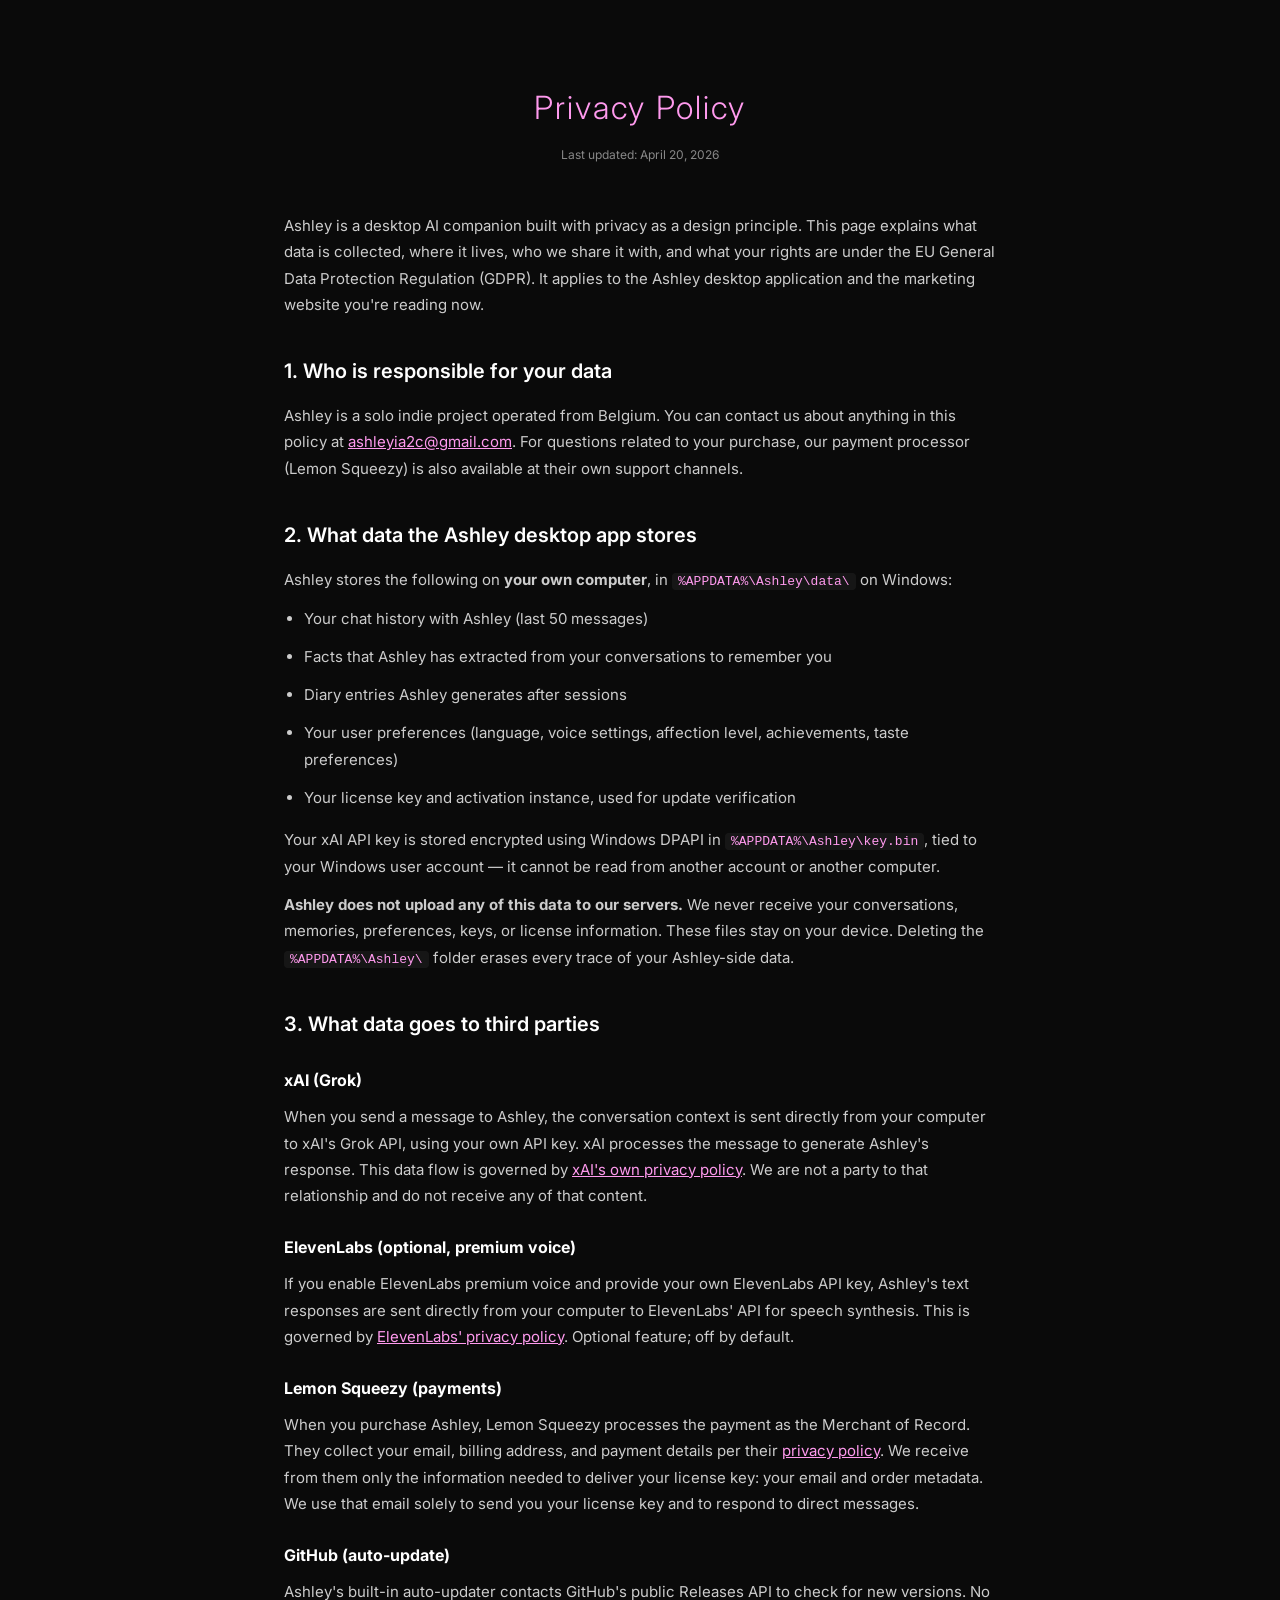
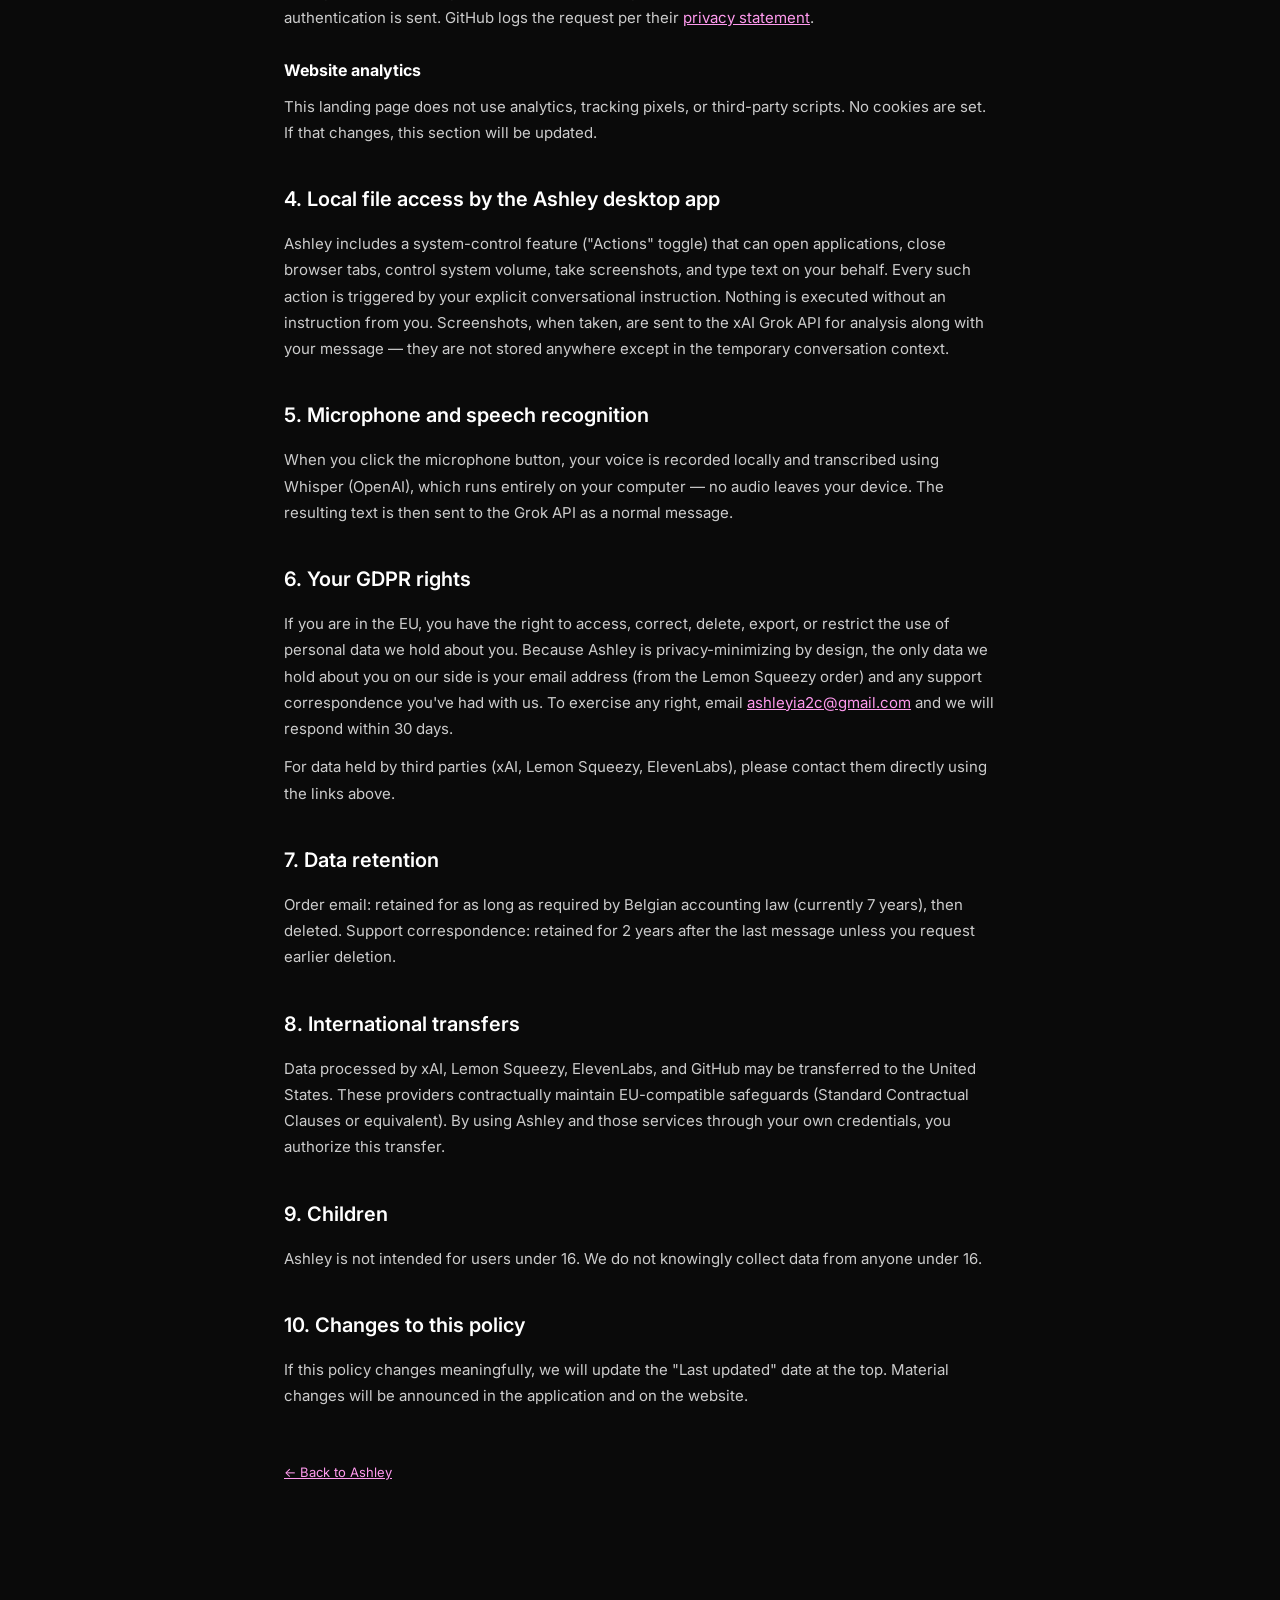
==== privacy.html @ 7ecac580 "Initial landing page (EN/ES/FR + privacy + terms)" ====
<!DOCTYPE html>
<html lang="en">
<head>
  <meta charset="UTF-8">
  <meta name="viewport" content="width=device-width, initial-scale=1.0">
  <title>Privacy Policy — Ashley</title>
  <meta name="robots" content="noindex">
  <link rel="icon" href="assets/favicon.ico">
  <link rel="preconnect" href="https://fonts.googleapis.com">
  <link rel="preconnect" href="https://fonts.gstatic.com" crossorigin>
  <link href="https://fonts.googleapis.com/css2?family=Inter:wght@300;400;500;600;700&display=swap" rel="stylesheet">
  <link rel="stylesheet" href="styles.css">
  <style>
    .legal-page {
      max-width: 760px;
      margin: 0 auto;
      padding: 80px 24px 120px;
      color: var(--text-dim);
      line-height: 1.75;
      font-size: 15px;
    }
    .legal-page h1 {
      font-size: 32px;
      font-weight: 300;
      letter-spacing: 2px;
      color: var(--accent);
      text-align: center;
      margin-bottom: 8px;
    }
    .legal-page .updated {
      text-align: center;
      font-size: 12px;
      color: var(--text-muted);
      margin-bottom: 48px;
    }
    .legal-page h2 {
      font-size: 20px;
      color: var(--text-primary);
      margin-top: 36px;
      margin-bottom: 14px;
      font-weight: 600;
    }
    .legal-page h3 {
      font-size: 16px;
      color: var(--text-primary);
      margin-top: 24px;
      margin-bottom: 10px;
    }
    .legal-page p, .legal-page li {
      margin-bottom: 12px;
    }
    .legal-page ul {
      margin-left: 20px;
      margin-bottom: 16px;
    }
    .legal-page code {
      background: rgba(255, 255, 255, 0.05);
      padding: 1px 6px;
      border-radius: 4px;
      font-family: 'JetBrains Mono', monospace;
      font-size: 13px;
      color: var(--accent);
    }
    .legal-page a {
      color: var(--accent);
      text-decoration: underline;
    }
    .back-link {
      display: inline-block;
      margin-top: 40px;
      font-size: 13px;
      color: var(--text-muted);
    }
    .back-link:hover {
      color: var(--accent);
    }
  </style>
</head>
<body>

  <section class="legal-page">
    <h1>Privacy Policy</h1>
    <p class="updated">Last updated: April 20, 2026</p>

    <p>
      Ashley is a desktop AI companion built with privacy as a design principle. This page explains what data is collected, where it lives, who we share it with, and what your rights are under the EU General Data Protection Regulation (GDPR). It applies to the Ashley desktop application and the marketing website you're reading now.
    </p>

    <h2>1. Who is responsible for your data</h2>
    <p>
      Ashley is a solo indie project operated from Belgium. You can contact us about anything in this policy at <a href="mailto:ashleyia2c@gmail.com">ashleyia2c@gmail.com</a>. For questions related to your purchase, our payment processor (Lemon Squeezy) is also available at their own support channels.
    </p>

    <h2>2. What data the Ashley desktop app stores</h2>
    <p>
      Ashley stores the following on <strong>your own computer</strong>, in <code>%APPDATA%\Ashley\data\</code> on Windows:
    </p>
    <ul>
      <li>Your chat history with Ashley (last 50 messages)</li>
      <li>Facts that Ashley has extracted from your conversations to remember you</li>
      <li>Diary entries Ashley generates after sessions</li>
      <li>Your user preferences (language, voice settings, affection level, achievements, taste preferences)</li>
      <li>Your license key and activation instance, used for update verification</li>
    </ul>
    <p>
      Your xAI API key is stored encrypted using Windows DPAPI in <code>%APPDATA%\Ashley\key.bin</code>, tied to your Windows user account — it cannot be read from another account or another computer.
    </p>
    <p>
      <strong>Ashley does not upload any of this data to our servers.</strong> We never receive your conversations, memories, preferences, keys, or license information. These files stay on your device. Deleting the <code>%APPDATA%\Ashley\</code> folder erases every trace of your Ashley-side data.
    </p>

    <h2>3. What data goes to third parties</h2>
    <h3>xAI (Grok)</h3>
    <p>
      When you send a message to Ashley, the conversation context is sent directly from your computer to xAI's Grok API, using your own API key. xAI processes the message to generate Ashley's response. This data flow is governed by <a href="https://x.ai/legal/privacy-policy" target="_blank" rel="noopener">xAI's own privacy policy</a>. We are not a party to that relationship and do not receive any of that content.
    </p>

    <h3>ElevenLabs (optional, premium voice)</h3>
    <p>
      If you enable ElevenLabs premium voice and provide your own ElevenLabs API key, Ashley's text responses are sent directly from your computer to ElevenLabs' API for speech synthesis. This is governed by <a href="https://elevenlabs.io/privacy-policy" target="_blank" rel="noopener">ElevenLabs' privacy policy</a>. Optional feature; off by default.
    </p>

    <h3>Lemon Squeezy (payments)</h3>
    <p>
      When you purchase Ashley, Lemon Squeezy processes the payment as the Merchant of Record. They collect your email, billing address, and payment details per their <a href="https://www.lemonsqueezy.com/privacy" target="_blank" rel="noopener">privacy policy</a>. We receive from them only the information needed to deliver your license key: your email and order metadata. We use that email solely to send you your license key and to respond to direct messages.
    </p>

    <h3>GitHub (auto-update)</h3>
    <p>
      Ashley's built-in auto-updater contacts GitHub's public Releases API to check for new versions. No authentication is sent. GitHub logs the request per their <a href="https://docs.github.com/en/site-policy/privacy-policies/github-general-privacy-statement" target="_blank" rel="noopener">privacy statement</a>.
    </p>

    <h3>Website analytics</h3>
    <p>
      This landing page does not use analytics, tracking pixels, or third-party scripts. No cookies are set. If that changes, this section will be updated.
    </p>

    <h2>4. Local file access by the Ashley desktop app</h2>
    <p>
      Ashley includes a system-control feature ("Actions" toggle) that can open applications, close browser tabs, control system volume, take screenshots, and type text on your behalf. Every such action is triggered by your explicit conversational instruction. Nothing is executed without an instruction from you. Screenshots, when taken, are sent to the xAI Grok API for analysis along with your message — they are not stored anywhere except in the temporary conversation context.
    </p>

    <h2>5. Microphone and speech recognition</h2>
    <p>
      When you click the microphone button, your voice is recorded locally and transcribed using Whisper (OpenAI), which runs entirely on your computer — no audio leaves your device. The resulting text is then sent to the Grok API as a normal message.
    </p>

    <h2>6. Your GDPR rights</h2>
    <p>
      If you are in the EU, you have the right to access, correct, delete, export, or restrict the use of personal data we hold about you. Because Ashley is privacy-minimizing by design, the only data we hold about you on our side is your email address (from the Lemon Squeezy order) and any support correspondence you've had with us. To exercise any right, email <a href="mailto:ashleyia2c@gmail.com">ashleyia2c@gmail.com</a> and we will respond within 30 days.
    </p>
    <p>
      For data held by third parties (xAI, Lemon Squeezy, ElevenLabs), please contact them directly using the links above.
    </p>

    <h2>7. Data retention</h2>
    <p>
      Order email: retained for as long as required by Belgian accounting law (currently 7 years), then deleted. Support correspondence: retained for 2 years after the last message unless you request earlier deletion.
    </p>

    <h2>8. International transfers</h2>
    <p>
      Data processed by xAI, Lemon Squeezy, ElevenLabs, and GitHub may be transferred to the United States. These providers contractually maintain EU-compatible safeguards (Standard Contractual Clauses or equivalent). By using Ashley and those services through your own credentials, you authorize this transfer.
    </p>

    <h2>9. Children</h2>
    <p>
      Ashley is not intended for users under 16. We do not knowingly collect data from anyone under 16.
    </p>

    <h2>10. Changes to this policy</h2>
    <p>
      If this policy changes meaningfully, we will update the "Last updated" date at the top. Material changes will be announced in the application and on the website.
    </p>

    <a href="index.html" class="back-link">← Back to Ashley</a>
  </section>

</body>
</html>
---- styles.css ----
/* ════════════════════════════════════════════════════════════════════════
   Ashley IA — Landing page styles
   Dark theme · pink/purple accents · matches the desktop app aesthetic.
   ════════════════════════════════════════════════════════════════════════ */

:root {
  --bg-app:        #0a0a0a;
  --bg-section:    #0f0f0f;
  --bg-card:       rgba(255, 255, 255, 0.025);
  --bg-card-hover: rgba(255, 154, 238, 0.05);
  --border-card:   rgba(255, 255, 255, 0.07);
  --border-hover:  rgba(255, 154, 238, 0.35);
  --text-primary:  #ffffff;
  --text-dim:      #cccccc;
  --text-muted:    #888888;
  --text-faint:    #555555;
  --accent:        #ff9aee;
  --accent-hover:  #ffb8f5;
  --accent-soft:   rgba(255, 154, 238, 0.3);
  --accent-glow:   rgba(255, 154, 238, 0.4);
  --radius-sm:     8px;
  --radius-md:     12px;
  --radius-lg:     20px;
  --radius-pill:   99px;
  --shadow-glow:   0 0 40px rgba(255, 154, 238, 0.25);
  --shadow-card:   0 8px 30px rgba(0, 0, 0, 0.4);
  --shadow-hover:  0 12px 50px rgba(255, 154, 238, 0.15);
  --transition:    all 0.25s ease;
  --max-width:     1100px;
}

* {
  box-sizing: border-box;
  margin: 0;
  padding: 0;
}

html {
  scroll-behavior: smooth;
}

body {
  background: var(--bg-app);
  color: var(--text-primary);
  font-family: 'Inter', -apple-system, BlinkMacSystemFont, 'Segoe UI', sans-serif;
  line-height: 1.6;
  overflow-x: hidden;
  min-height: 100vh;
}

::selection {
  background: var(--accent);
  color: #000;
}

/* ── Language switcher ──────────────────────────────────────────────── */

.lang-switch {
  position: fixed;
  top: 16px;
  right: 16px;
  z-index: 100;
  display: flex;
  gap: 4px;
  background: rgba(10, 10, 10, 0.7);
  backdrop-filter: blur(12px);
  border: 1px solid var(--border-card);
  border-radius: var(--radius-pill);
  padding: 4px;
}

.lang-btn {
  background: transparent;
  border: none;
  color: var(--text-muted);
  padding: 6px 12px;
  border-radius: var(--radius-pill);
  font-family: inherit;
  font-size: 11px;
  font-weight: 600;
  letter-spacing: 0.5px;
  cursor: pointer;
  transition: var(--transition);
}

.lang-btn:hover {
  color: var(--accent);
}

.lang-btn.active {
  background: var(--accent);
  color: #000;
}

/* ── Hero ───────────────────────────────────────────────────────────── */

.hero {
  position: relative;
  min-height: 100vh;
  display: flex;
  align-items: center;
  justify-content: center;
  text-align: center;
  padding: 120px 24px 80px;
  overflow: hidden;
  background: radial-gradient(
    ellipse at center,
    rgba(255, 154, 238, 0.08) 0%,
    rgba(10, 10, 10, 1) 70%
  );
}

.stars {
  position: absolute;
  inset: 0;
  background-image:
    radial-gradient(2px 2px at 20% 30%, rgba(255, 154, 238, 0.4), transparent),
    radial-gradient(1px 1px at 60% 70%, rgba(255, 255, 255, 0.3), transparent),
    radial-gradient(1.5px 1.5px at 40% 50%, rgba(255, 154, 238, 0.3), transparent),
    radial-gradient(1px 1px at 80% 20%, rgba(255, 255, 255, 0.3), transparent),
    radial-gradient(2px 2px at 15% 80%, rgba(255, 154, 238, 0.3), transparent),
    radial-gradient(1px 1px at 90% 60%, rgba(255, 255, 255, 0.3), transparent);
  background-size: 800px 800px;
  opacity: 0.6;
  animation: drift 120s linear infinite;
  pointer-events: none;
}

@keyframes drift {
  from { transform: translateY(0); }
  to   { transform: translateY(-800px); }
}

.hero-content {
  position: relative;
  z-index: 1;
  max-width: 720px;
  display: flex;
  flex-direction: column;
  align-items: center;
  gap: 20px;
}

.hero-portrait {
  width: 160px;
  height: 160px;
  border-radius: 50%;
  object-fit: cover;
  border: 3px solid var(--accent-soft);
  box-shadow: var(--shadow-glow);
  animation: float 6s ease-in-out infinite;
}

@keyframes float {
  0%, 100% { transform: translateY(0); }
  50%      { transform: translateY(-8px); }
}

.hero-title {
  font-size: clamp(40px, 7vw, 72px);
  font-weight: 300;
  letter-spacing: 4px;
  color: var(--accent);
  text-shadow: 0 0 30px rgba(255, 154, 238, 0.4);
  margin-top: 8px;
}

.hero-subtitle {
  font-size: clamp(16px, 2vw, 20px);
  color: var(--text-dim);
  font-weight: 400;
  max-width: 560px;
}

.hero-tagline {
  font-size: clamp(14px, 1.6vw, 16px);
  color: var(--text-muted);
  font-style: italic;
  max-width: 520px;
}

.hero-footnote {
  font-size: 13px;
  color: var(--text-muted);
  margin-top: 8px;
}

/* ── Buttons ────────────────────────────────────────────────────────── */

.btn-primary {
  display: inline-block;
  background: var(--accent);
  color: #000;
  font-weight: 700;
  font-size: 16px;
  padding: 14px 32px;
  border-radius: var(--radius-md);
  text-decoration: none;
  transition: var(--transition);
  border: none;
  cursor: pointer;
  letter-spacing: 0.3px;
  box-shadow: 0 4px 20px rgba(255, 154, 238, 0.3);
}

.btn-primary:hover {
  background: var(--accent-hover);
  transform: translateY(-2px);
  box-shadow: 0 8px 30px rgba(255, 154, 238, 0.5);
}

.btn-primary:active {
  transform: translateY(0);
}

.btn-full {
  display: block;
  width: 100%;
  text-align: center;
  padding: 16px;
  font-size: 17px;
}

/* ── Section wrapper ────────────────────────────────────────────────── */

.section {
  max-width: var(--max-width);
  margin: 0 auto;
  padding: 100px 24px;
}

.section-title {
  font-size: clamp(28px, 4vw, 40px);
  font-weight: 600;
  text-align: center;
  margin-bottom: 16px;
  color: var(--text-primary);
  letter-spacing: -0.5px;
}

.section-sub {
  text-align: center;
  color: var(--text-muted);
  font-size: 15px;
  margin-bottom: 48px;
}

/* ── Video section ──────────────────────────────────────────────────── */

.video-wrap {
  max-width: 880px;
  margin: 0 auto;
  aspect-ratio: 16 / 9;
  border-radius: var(--radius-lg);
  overflow: hidden;
  border: 1px solid var(--border-card);
  box-shadow: var(--shadow-card);
  background: #050505;
}

.video-wrap iframe {
  width: 100%;
  height: 100%;
  border: 0;
}

.video-placeholder {
  width: 100%;
  height: 100%;
  display: flex;
  align-items: center;
  justify-content: center;
  background:
    radial-gradient(ellipse at center, rgba(255, 154, 238, 0.1) 0%, transparent 70%),
    linear-gradient(135deg, #0a0a0a, #1a0a1a);
}

.video-placeholder-inner {
  display: flex;
  flex-direction: column;
  align-items: center;
  gap: 16px;
  color: var(--text-muted);
  font-size: 14px;
}

.play-icon {
  width: 80px;
  height: 80px;
  border-radius: 50%;
  background: rgba(255, 154, 238, 0.15);
  border: 2px solid var(--accent-soft);
  display: flex;
  align-items: center;
  justify-content: center;
  font-size: 28px;
  color: var(--accent);
  padding-left: 6px;
  animation: pulse 3s ease-in-out infinite;
}

@keyframes pulse {
  0%, 100% { box-shadow: 0 0 0 0 rgba(255, 154, 238, 0.3); }
  50%      { box-shadow: 0 0 0 20px rgba(255, 154, 238, 0); }
}

/* ── Features grid ──────────────────────────────────────────────────── */

.features-grid {
  display: grid;
  grid-template-columns: repeat(auto-fit, minmax(240px, 1fr));
  gap: 20px;
}

.feature-card,
.why-card {
  background: var(--bg-card);
  border: 1px solid var(--border-card);
  border-radius: var(--radius-lg);
  padding: 28px 24px;
  transition: var(--transition);
}

.feature-card:hover,
.why-card:hover {
  background: var(--bg-card-hover);
  border-color: var(--border-hover);
  transform: translateY(-3px);
  box-shadow: var(--shadow-hover);
}

.feature-icon,
.why-icon {
  font-size: 34px;
  margin-bottom: 14px;
  line-height: 1;
}

.feature-title,
.why-sub-title {
  font-size: 17px;
  font-weight: 600;
  color: var(--text-primary);
  margin-bottom: 8px;
}

.feature-desc,
.why-desc {
  font-size: 14px;
  color: var(--text-dim);
  line-height: 1.6;
}

/* ── Why section ────────────────────────────────────────────────────── */

.why-grid {
  display: grid;
  grid-template-columns: repeat(auto-fit, minmax(260px, 1fr));
  gap: 20px;
}

/* ── Pricing ────────────────────────────────────────────────────────── */

.pricing-section {
  background: linear-gradient(
    180deg,
    transparent 0%,
    rgba(255, 154, 238, 0.03) 50%,
    transparent 100%
  );
}

.price-card {
  max-width: 520px;
  margin: 0 auto;
  background: linear-gradient(
    135deg,
    rgba(255, 154, 238, 0.06) 0%,
    rgba(255, 154, 238, 0.02) 100%
  );
  border: 1px solid var(--accent-soft);
  border-radius: var(--radius-lg);
  padding: 40px 36px;
  box-shadow:
    var(--shadow-card),
    0 0 80px rgba(255, 154, 238, 0.1);
}

.price-header {
  display: flex;
  gap: 20px;
  align-items: center;
  margin-bottom: 28px;
  padding-bottom: 28px;
  border-bottom: 1px solid var(--border-card);
}

.price-avatar {
  width: 80px;
  height: 80px;
  border-radius: 50%;
  object-fit: cover;
  border: 2px solid var(--accent-soft);
  flex-shrink: 0;
}

.price-name {
  font-size: 16px;
  color: var(--text-primary);
  font-weight: 500;
  margin-bottom: 6px;
}

.price-amount {
  font-size: 38px;
  font-weight: 700;
  color: var(--accent);
  line-height: 1;
  margin-bottom: 4px;
}

.price-note {
  font-size: 12px;
  color: var(--text-muted);
}

.price-features {
  list-style: none;
  margin-bottom: 28px;
}

.price-features li {
  padding: 8px 0;
  font-size: 14px;
  color: var(--text-dim);
  border-bottom: 1px solid rgba(255, 255, 255, 0.04);
}

.price-features li:last-child {
  border-bottom: none;
}

.price-secure {
  text-align: center;
  font-size: 12px;
  color: var(--text-muted);
  margin-top: 16px;
}

/* ── FAQ ────────────────────────────────────────────────────────────── */

.faq-list {
  max-width: 760px;
  margin: 0 auto;
  display: flex;
  flex-direction: column;
  gap: 12px;
}

.faq-item {
  background: var(--bg-card);
  border: 1px solid var(--border-card);
  border-radius: var(--radius-md);
  padding: 18px 22px;
  transition: var(--transition);
}

.faq-item[open] {
  background: var(--bg-card-hover);
  border-color: var(--border-hover);
}

.faq-item summary {
  cursor: pointer;
  font-size: 15px;
  font-weight: 500;
  color: var(--text-primary);
  list-style: none;
  position: relative;
  padding-right: 24px;
  user-select: none;
}

.faq-item summary::-webkit-details-marker {
  display: none;
}

.faq-item summary::after {
  content: '+';
  position: absolute;
  right: 0;
  top: 50%;
  transform: translateY(-50%);
  font-size: 22px;
  color: var(--accent);
  font-weight: 300;
  transition: transform 0.2s ease;
}

.faq-item[open] summary::after {
  content: '−';
}

.faq-item p {
  color: var(--text-dim);
  font-size: 14px;
  line-height: 1.7;
  margin-top: 14px;
  padding-top: 14px;
  border-top: 1px solid var(--border-card);
}

/* ── Footer ─────────────────────────────────────────────────────────── */

.footer {
  border-top: 1px solid var(--border-card);
  padding: 48px 24px;
  margin-top: 40px;
}

.footer-content {
  max-width: var(--max-width);
  margin: 0 auto;
  display: flex;
  flex-direction: column;
  align-items: center;
  gap: 20px;
  text-align: center;
}

.footer-brand {
  display: flex;
  gap: 10px;
  align-items: baseline;
}

.footer-brand strong {
  font-size: 18px;
  color: var(--accent);
  letter-spacing: 1px;
  font-weight: 500;
}

.footer-brand span {
  color: var(--text-muted);
  font-size: 13px;
}

.footer-links {
  display: flex;
  gap: 24px;
  flex-wrap: wrap;
  justify-content: center;
}

.footer-links a {
  color: var(--text-dim);
  font-size: 13px;
  text-decoration: none;
  transition: var(--transition);
}

.footer-links a:hover {
  color: var(--accent);
}

.footer-copy {
  font-size: 12px;
  color: var(--text-faint);
}

/* ── Responsive ─────────────────────────────────────────────────────── */

@media (max-width: 640px) {
  .section {
    padding: 60px 20px;
  }

  .hero {
    padding: 100px 20px 60px;
  }

  .hero-portrait {
    width: 130px;
    height: 130px;
  }

  .lang-switch {
    top: 12px;
    right: 12px;
  }

  .lang-btn {
    padding: 5px 10px;
    font-size: 10px;
  }

  .price-card {
    padding: 32px 24px;
  }

  .price-header {
    flex-direction: column;
    text-align: center;
    gap: 16px;
  }

  .btn-primary {
    padding: 13px 28px;
    font-size: 15px;
  }
}

/* ── Reduced motion ─────────────────────────────────────────────────── */

@media (prefers-reduced-motion: reduce) {
  *, *::before, *::after {
    animation-duration: 0.01ms !important;
    animation-iteration-count: 1 !important;
    transition-duration: 0.01ms !important;
  }
}
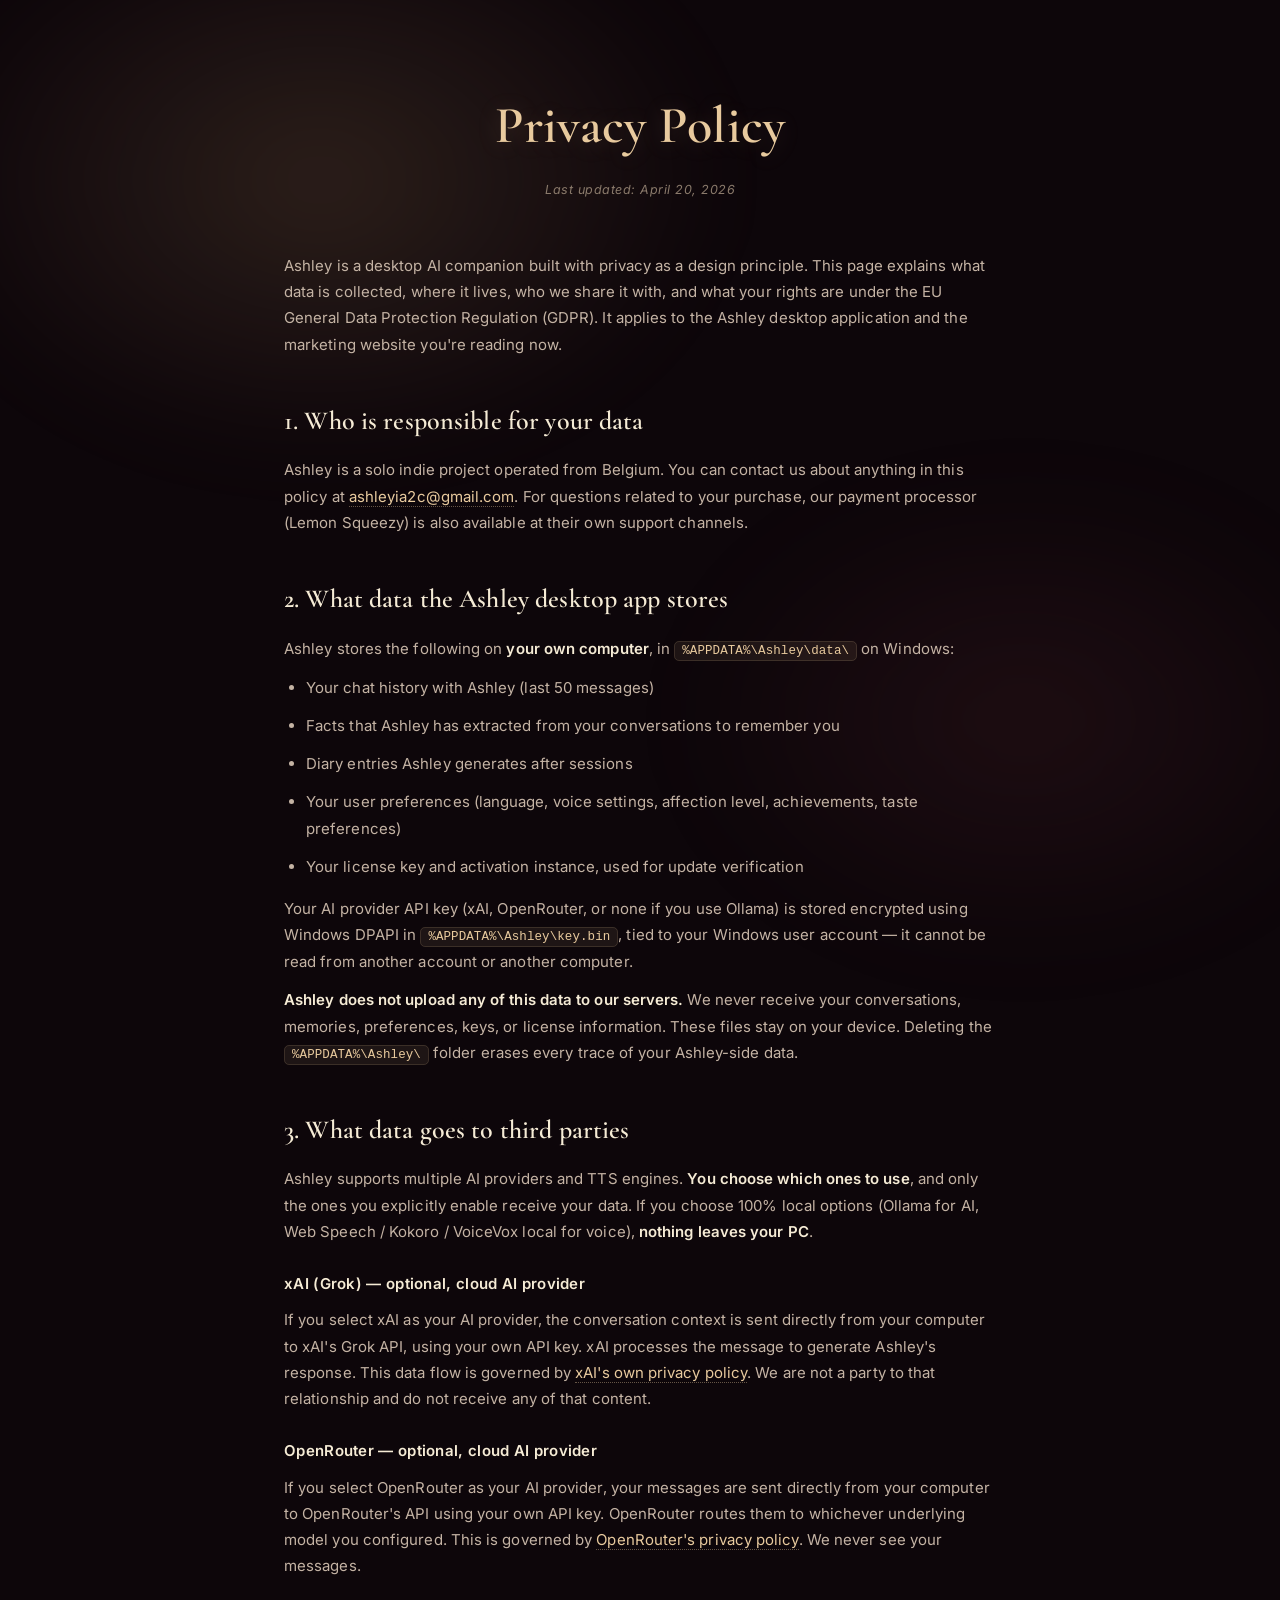
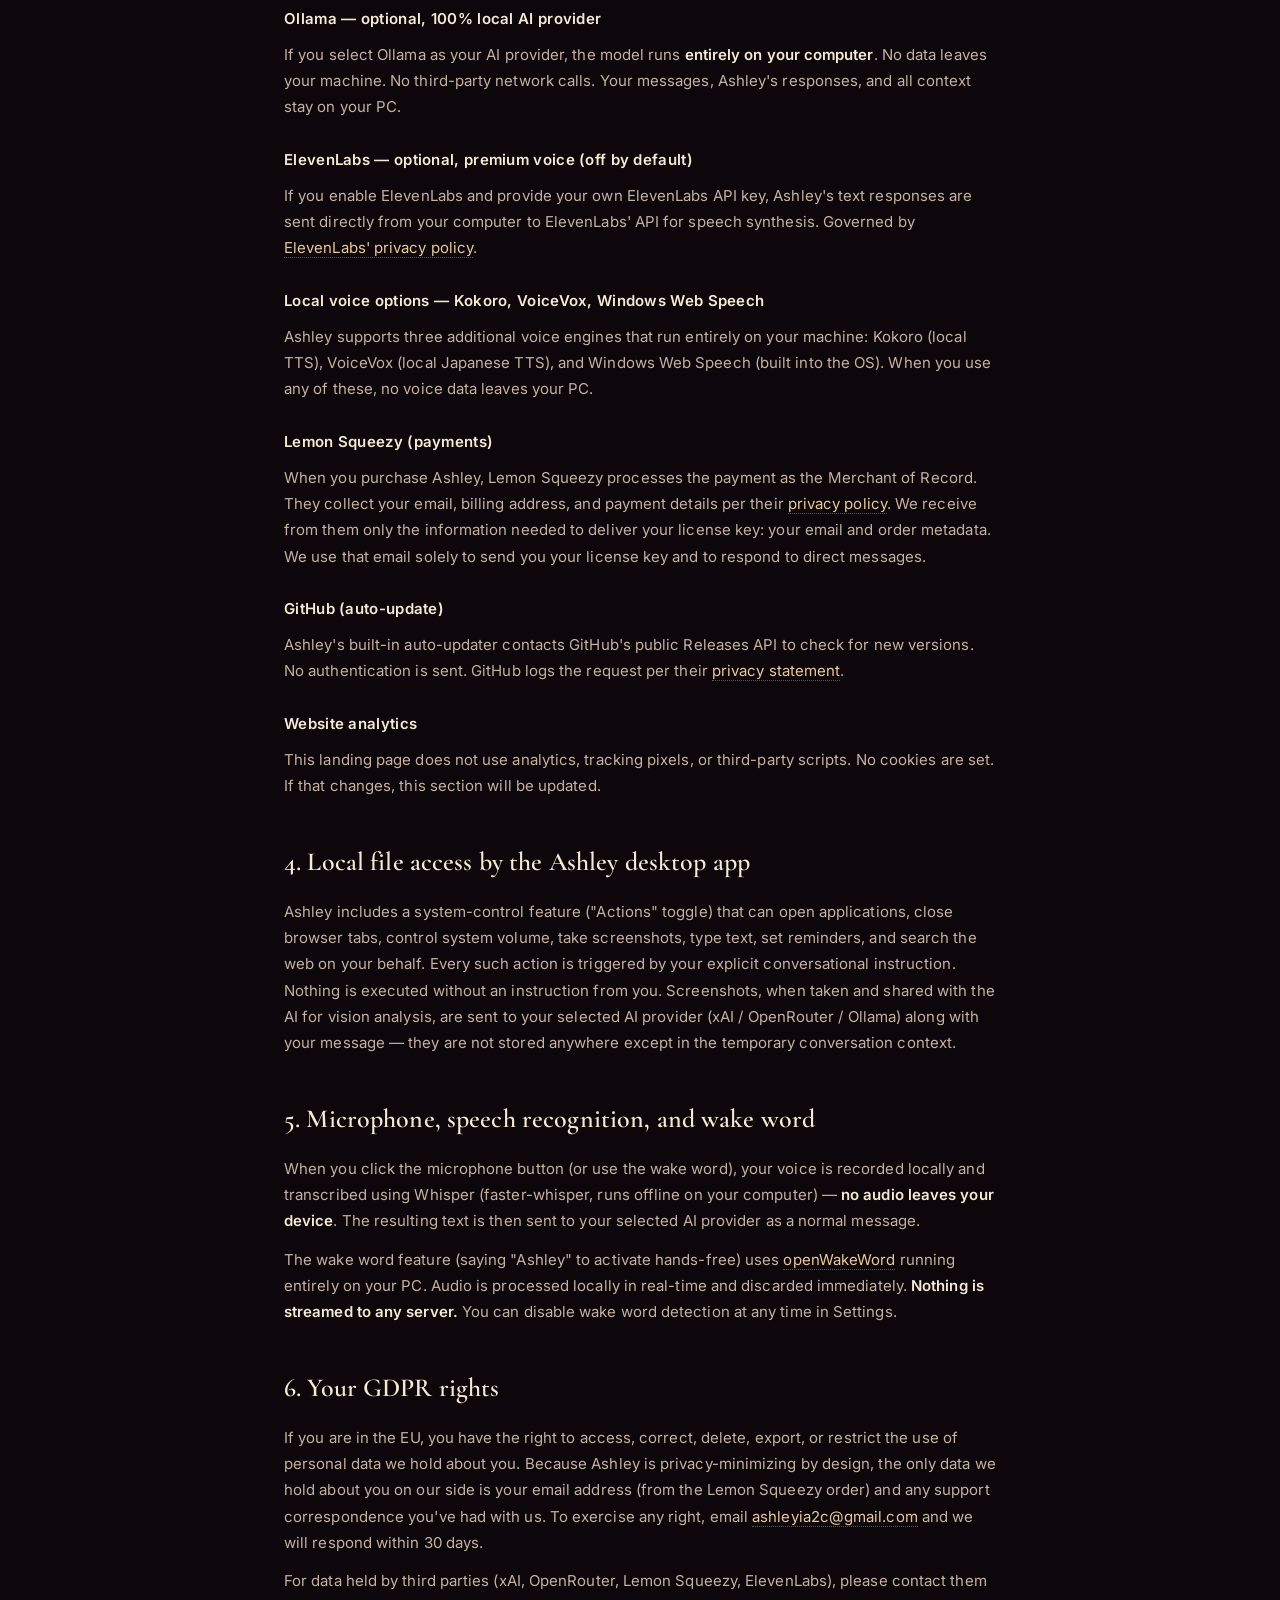
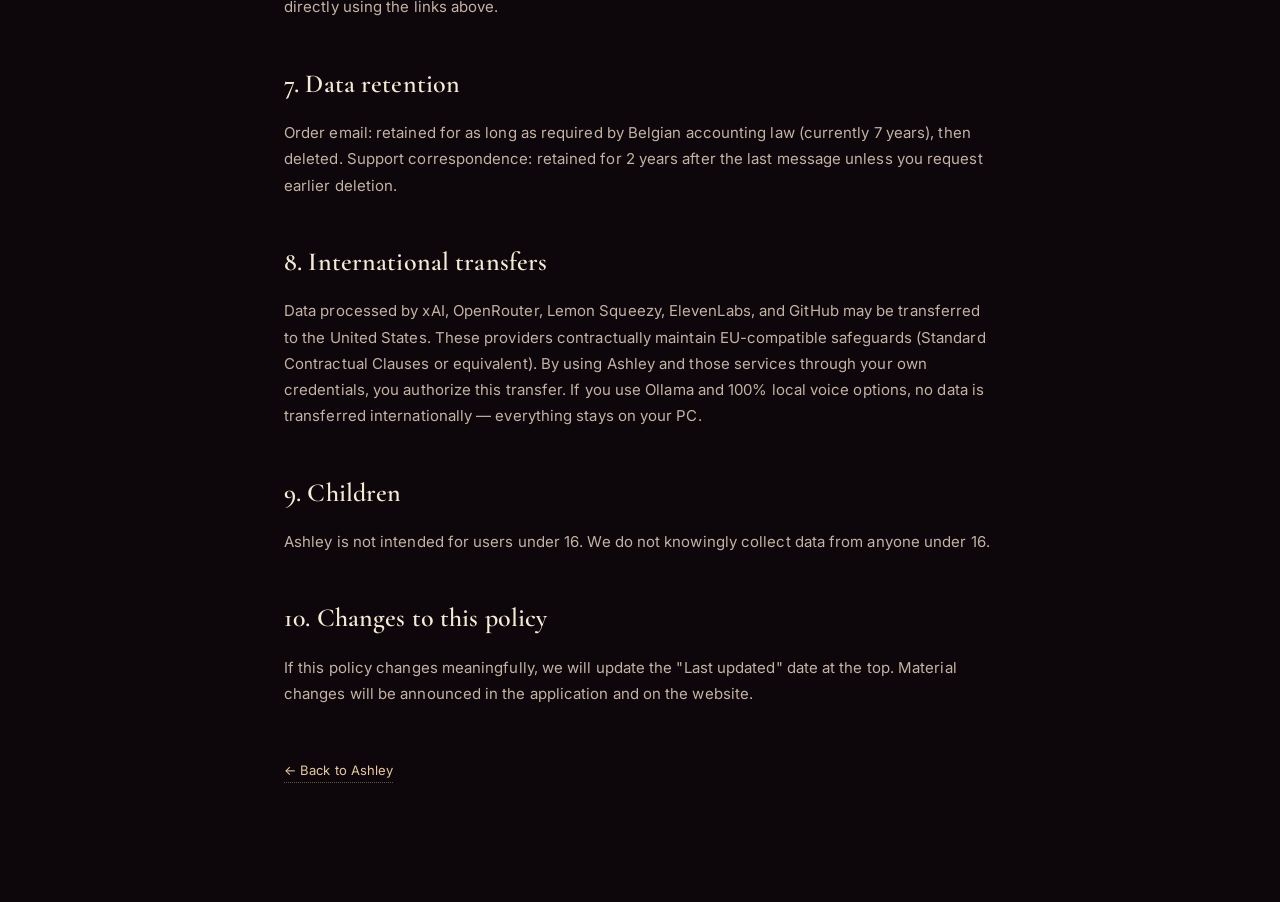
==== commit 9c9389b2: "Boutique noir restyle + multi-provider content update" ====
--- a/privacy.html
+++ b/privacy.html
@@ -8,68 +8,94 @@
   <link rel="icon" href="assets/favicon.ico">
   <link rel="preconnect" href="https://fonts.googleapis.com">
   <link rel="preconnect" href="https://fonts.gstatic.com" crossorigin>
-  <link href="https://fonts.googleapis.com/css2?family=Inter:wght@300;400;500;600;700&display=swap" rel="stylesheet">
+  <link href="https://fonts.googleapis.com/css2?family=Cormorant+Garamond:wght@400;500;600;700&family=Inter:wght@300;400;500;600;700&display=swap" rel="stylesheet">
   <link rel="stylesheet" href="styles.css">
   <style>
+    /* v0.16.14 — variables actualizadas al boutique noir nuevo:
+       --text-dim → --text-mid · --text-primary → --text-bright ·
+       --text-muted → --text-soft. Tipografía Cormorant Garamond para
+       títulos legales (matching el resto del site). */
     .legal-page {
       max-width: 760px;
       margin: 0 auto;
       padding: 80px 24px 120px;
-      color: var(--text-dim);
+      color: var(--text-mid);
       line-height: 1.75;
       font-size: 15px;
+      position: relative;
+      z-index: 1;
     }
     .legal-page h1 {
-      font-size: 32px;
-      font-weight: 300;
-      letter-spacing: 2px;
+      font-family: 'Cormorant Garamond', Georgia, serif;
+      font-size: clamp(36px, 5vw, 52px);
+      font-weight: 600;
+      letter-spacing: 0.005em;
       color: var(--accent);
       text-align: center;
       margin-bottom: 8px;
+      text-shadow: 0 2px 24px rgba(232, 202, 158, 0.18);
     }
     .legal-page .updated {
       text-align: center;
-      font-size: 12px;
-      color: var(--text-muted);
-      margin-bottom: 48px;
+      font-size: 12.5px;
+      color: var(--text-soft);
+      margin-bottom: 52px;
+      font-style: italic;
+      letter-spacing: 0.04em;
     }
     .legal-page h2 {
-      font-size: 20px;
-      color: var(--text-primary);
-      margin-top: 36px;
+      font-family: 'Cormorant Garamond', Georgia, serif;
+      font-size: 26px;
+      color: var(--text-bright);
+      margin-top: 40px;
       margin-bottom: 14px;
       font-weight: 600;
+      letter-spacing: 0.005em;
     }
     .legal-page h3 {
-      font-size: 16px;
-      color: var(--text-primary);
-      margin-top: 24px;
+      font-size: 15px;
+      color: var(--text-bright);
+      margin-top: 26px;
       margin-bottom: 10px;
+      font-weight: 600;
+      letter-spacing: 0.02em;
     }
     .legal-page p, .legal-page li {
       margin-bottom: 12px;
     }
     .legal-page ul {
-      margin-left: 20px;
+      margin-left: 22px;
       margin-bottom: 16px;
     }
+    .legal-page strong {
+      color: var(--text-bright);
+      font-weight: 600;
+    }
     .legal-page code {
-      background: rgba(255, 255, 255, 0.05);
-      padding: 1px 6px;
-      border-radius: 4px;
-      font-family: 'JetBrains Mono', monospace;
-      font-size: 13px;
-      color: var(--accent);
+      background: rgba(232, 202, 158, 0.08);
+      padding: 2px 7px;
+      border-radius: 5px;
+      font-family: 'Consolas', 'SF Mono', monospace;
+      font-size: 12.5px;
+      color: var(--accent);
+      border: 1px solid rgba(232, 202, 158, 0.14);
     }
     .legal-page a {
       color: var(--accent);
-      text-decoration: underline;
+      text-decoration: none;
+      border-bottom: 1px dotted rgba(232, 202, 158, 0.4);
+      transition: color 0.2s ease, border-color 0.2s ease;
+    }
+    .legal-page a:hover {
+      color: var(--text-bright);
+      border-bottom-color: var(--accent);
     }
     .back-link {
       display: inline-block;
       margin-top: 40px;
       font-size: 13px;
-      color: var(--text-muted);
+      color: var(--text-soft);
+      border-bottom: none;
     }
     .back-link:hover {
       color: var(--accent);
@@ -103,21 +129,40 @@
       <li>Your license key and activation instance, used for update verification</li>
     </ul>
     <p>
-      Your xAI API key is stored encrypted using Windows DPAPI in <code>%APPDATA%\Ashley\key.bin</code>, tied to your Windows user account — it cannot be read from another account or another computer.
+      Your AI provider API key (xAI, OpenRouter, or none if you use Ollama) is stored encrypted using Windows DPAPI in <code>%APPDATA%\Ashley\key.bin</code>, tied to your Windows user account — it cannot be read from another account or another computer.
     </p>
     <p>
       <strong>Ashley does not upload any of this data to our servers.</strong> We never receive your conversations, memories, preferences, keys, or license information. These files stay on your device. Deleting the <code>%APPDATA%\Ashley\</code> folder erases every trace of your Ashley-side data.
     </p>
 
     <h2>3. What data goes to third parties</h2>
-    <h3>xAI (Grok)</h3>
-    <p>
-      When you send a message to Ashley, the conversation context is sent directly from your computer to xAI's Grok API, using your own API key. xAI processes the message to generate Ashley's response. This data flow is governed by <a href="https://x.ai/legal/privacy-policy" target="_blank" rel="noopener">xAI's own privacy policy</a>. We are not a party to that relationship and do not receive any of that content.
-    </p>
-
-    <h3>ElevenLabs (optional, premium voice)</h3>
-    <p>
-      If you enable ElevenLabs premium voice and provide your own ElevenLabs API key, Ashley's text responses are sent directly from your computer to ElevenLabs' API for speech synthesis. This is governed by <a href="https://elevenlabs.io/privacy-policy" target="_blank" rel="noopener">ElevenLabs' privacy policy</a>. Optional feature; off by default.
+    <p>
+      Ashley supports multiple AI providers and TTS engines. <strong>You choose which ones to use</strong>, and only the ones you explicitly enable receive your data. If you choose 100% local options (Ollama for AI, Web Speech / Kokoro / VoiceVox local for voice), <strong>nothing leaves your PC</strong>.
+    </p>
+
+    <h3>xAI (Grok) — optional, cloud AI provider</h3>
+    <p>
+      If you select xAI as your AI provider, the conversation context is sent directly from your computer to xAI's Grok API, using your own API key. xAI processes the message to generate Ashley's response. This data flow is governed by <a href="https://x.ai/legal/privacy-policy" target="_blank" rel="noopener">xAI's own privacy policy</a>. We are not a party to that relationship and do not receive any of that content.
+    </p>
+
+    <h3>OpenRouter — optional, cloud AI provider</h3>
+    <p>
+      If you select OpenRouter as your AI provider, your messages are sent directly from your computer to OpenRouter's API using your own API key. OpenRouter routes them to whichever underlying model you configured. This is governed by <a href="https://openrouter.ai/privacy" target="_blank" rel="noopener">OpenRouter's privacy policy</a>. We never see your messages.
+    </p>
+
+    <h3>Ollama — optional, 100% local AI provider</h3>
+    <p>
+      If you select Ollama as your AI provider, the model runs <strong>entirely on your computer</strong>. No data leaves your machine. No third-party network calls. Your messages, Ashley's responses, and all context stay on your PC.
+    </p>
+
+    <h3>ElevenLabs — optional, premium voice (off by default)</h3>
+    <p>
+      If you enable ElevenLabs and provide your own ElevenLabs API key, Ashley's text responses are sent directly from your computer to ElevenLabs' API for speech synthesis. Governed by <a href="https://elevenlabs.io/privacy-policy" target="_blank" rel="noopener">ElevenLabs' privacy policy</a>.
+    </p>
+
+    <h3>Local voice options — Kokoro, VoiceVox, Windows Web Speech</h3>
+    <p>
+      Ashley supports three additional voice engines that run entirely on your machine: Kokoro (local TTS), VoiceVox (local Japanese TTS), and Windows Web Speech (built into the OS). When you use any of these, no voice data leaves your PC.
     </p>
 
     <h3>Lemon Squeezy (payments)</h3>
@@ -137,12 +182,15 @@
 
     <h2>4. Local file access by the Ashley desktop app</h2>
     <p>
-      Ashley includes a system-control feature ("Actions" toggle) that can open applications, close browser tabs, control system volume, take screenshots, and type text on your behalf. Every such action is triggered by your explicit conversational instruction. Nothing is executed without an instruction from you. Screenshots, when taken, are sent to the xAI Grok API for analysis along with your message — they are not stored anywhere except in the temporary conversation context.
-    </p>
-
-    <h2>5. Microphone and speech recognition</h2>
-    <p>
-      When you click the microphone button, your voice is recorded locally and transcribed using Whisper (OpenAI), which runs entirely on your computer — no audio leaves your device. The resulting text is then sent to the Grok API as a normal message.
+      Ashley includes a system-control feature ("Actions" toggle) that can open applications, close browser tabs, control system volume, take screenshots, type text, set reminders, and search the web on your behalf. Every such action is triggered by your explicit conversational instruction. Nothing is executed without an instruction from you. Screenshots, when taken and shared with the AI for vision analysis, are sent to your selected AI provider (xAI / OpenRouter / Ollama) along with your message — they are not stored anywhere except in the temporary conversation context.
+    </p>
+
+    <h2>5. Microphone, speech recognition, and wake word</h2>
+    <p>
+      When you click the microphone button (or use the wake word), your voice is recorded locally and transcribed using Whisper (faster-whisper, runs offline on your computer) — <strong>no audio leaves your device</strong>. The resulting text is then sent to your selected AI provider as a normal message.
+    </p>
+    <p>
+      The wake word feature (saying "Ashley" to activate hands-free) uses <a href="https://github.com/dscripka/openWakeWord" target="_blank" rel="noopener">openWakeWord</a> running entirely on your PC. Audio is processed locally in real-time and discarded immediately. <strong>Nothing is streamed to any server.</strong> You can disable wake word detection at any time in Settings.
     </p>
 
     <h2>6. Your GDPR rights</h2>
@@ -150,7 +198,7 @@
       If you are in the EU, you have the right to access, correct, delete, export, or restrict the use of personal data we hold about you. Because Ashley is privacy-minimizing by design, the only data we hold about you on our side is your email address (from the Lemon Squeezy order) and any support correspondence you've had with us. To exercise any right, email <a href="mailto:ashleyia2c@gmail.com">ashleyia2c@gmail.com</a> and we will respond within 30 days.
     </p>
     <p>
-      For data held by third parties (xAI, Lemon Squeezy, ElevenLabs), please contact them directly using the links above.
+      For data held by third parties (xAI, OpenRouter, Lemon Squeezy, ElevenLabs), please contact them directly using the links above.
     </p>
 
     <h2>7. Data retention</h2>
@@ -160,7 +208,7 @@
 
     <h2>8. International transfers</h2>
     <p>
-      Data processed by xAI, Lemon Squeezy, ElevenLabs, and GitHub may be transferred to the United States. These providers contractually maintain EU-compatible safeguards (Standard Contractual Clauses or equivalent). By using Ashley and those services through your own credentials, you authorize this transfer.
+      Data processed by xAI, OpenRouter, Lemon Squeezy, ElevenLabs, and GitHub may be transferred to the United States. These providers contractually maintain EU-compatible safeguards (Standard Contractual Clauses or equivalent). By using Ashley and those services through your own credentials, you authorize this transfer. If you use Ollama and 100% local voice options, no data is transferred internationally — everything stays on your PC.
     </p>
 
     <h2>9. Children</h2>
--- a/styles.css
+++ b/styles.css
@@ -1,32 +1,58 @@
 /* ════════════════════════════════════════════════════════════════════════
-   Ashley IA — Landing page styles
-   Dark theme · pink/purple accents · matches the desktop app aesthetic.
+   Ashley IA — Landing page styles (v0.16.14, BOUTIQUE NOIR REWRITE)
+   ────────────────────────────────────────────────────────────────────────
+   Antes: negro + rosa fucsia + estilo "tech SaaS plano".
+   Ahora: vinos profundos + ámbar dorado + Cormorant Garamond serif.
+   Idéntico al boutique noir del desktop app — el user que llega a la
+   landing siente la misma identidad visual desde el segundo cero.
    ════════════════════════════════════════════════════════════════════════ */
 
 :root {
-  --bg-app:        #0a0a0a;
-  --bg-section:    #0f0f0f;
-  --bg-card:       rgba(255, 255, 255, 0.025);
-  --bg-card-hover: rgba(255, 154, 238, 0.05);
-  --border-card:   rgba(255, 255, 255, 0.07);
-  --border-hover:  rgba(255, 154, 238, 0.35);
-  --text-primary:  #ffffff;
-  --text-dim:      #cccccc;
-  --text-muted:    #888888;
-  --text-faint:    #555555;
-  --accent:        #ff9aee;
-  --accent-hover:  #ffb8f5;
-  --accent-soft:   rgba(255, 154, 238, 0.3);
-  --accent-glow:   rgba(255, 154, 238, 0.4);
-  --radius-sm:     8px;
-  --radius-md:     12px;
-  --radius-lg:     20px;
-  --radius-pill:   99px;
-  --shadow-glow:   0 0 40px rgba(255, 154, 238, 0.25);
-  --shadow-card:   0 8px 30px rgba(0, 0, 0, 0.4);
-  --shadow-hover:  0 12px 50px rgba(255, 154, 238, 0.15);
-  --transition:    all 0.25s ease;
-  --max-width:     1100px;
+  /* Backgrounds — vinos profundos */
+  --bg-deep:        #0d060a;
+  --bg-mid:         #140810;
+  --bg-section:     #0f0709;
+  --bg-card:        rgba(50, 26, 38, 0.32);
+  --bg-card-hover:  rgba(82, 55, 38, 0.42);
+  --bg-panel:       rgba(30, 14, 22, 0.55);
+
+  /* Borders — ámbar cálido translúcido */
+  --border-card:    rgba(212, 163, 115, 0.14);
+  --border-soft:    rgba(212, 163, 115, 0.22);
+  --border-mid:     rgba(212, 163, 115, 0.35);
+  --border-hot:     rgba(232, 202, 158, 0.55);
+
+  /* Text — crema y warm grey */
+  --text-bright:    #f5ebd5;
+  --text-mid:       #c4b3a4;
+  --text-soft:      #8a7a6b;
+  --text-faint:     #5a4d44;
+
+  /* Accent — ámbar dorado */
+  --accent:         #e8ca9e;
+  --accent-warm:    #d4a373;
+  --accent-deep:    #a8845c;
+  --accent-soft:    rgba(232, 202, 158, 0.32);
+  --accent-glow:    rgba(232, 202, 158, 0.40);
+
+  /* Wine accent secundario */
+  --wine:           rgba(140, 60, 70, 0.6);
+
+  /* Radius */
+  --radius-sm:      8px;
+  --radius-md:      14px;
+  --radius-lg:      22px;
+  --radius-pill:    99px;
+
+  /* Shadows */
+  --shadow-glow:    0 0 40px rgba(232, 202, 158, 0.20);
+  --shadow-card:    0 8px 30px rgba(0, 0, 0, 0.55);
+  --shadow-hover:   0 12px 50px rgba(232, 202, 158, 0.12);
+  --shadow-deep:    0 16px 60px rgba(0, 0, 0, 0.75);
+
+  /* Misc */
+  --transition:     all 0.25s ease;
+  --max-width:      1100px;
 }
 
 * {
@@ -40,56 +66,100 @@
 }
 
 body {
-  background: var(--bg-app);
-  color: var(--text-primary);
+  background: var(--bg-deep);
+  color: var(--text-bright);
   font-family: 'Inter', -apple-system, BlinkMacSystemFont, 'Segoe UI', sans-serif;
-  line-height: 1.6;
+  line-height: 1.65;
   overflow-x: hidden;
   min-height: 100vh;
+  position: relative;
+  letter-spacing: 0.005em;
+}
+
+/* Capas de luz ambient global — réplica del main app */
+body::before {
+  content: '';
+  position: fixed;
+  top: -15vh; left: -10vw;
+  width: 70vw; height: 70vh;
+  background: radial-gradient(ellipse,
+    rgba(212, 163, 115, 0.16) 0%,
+    rgba(212, 163, 115, 0.06) 40%,
+    transparent 65%);
+  filter: blur(40px);
+  pointer-events: none;
+  z-index: 0;
+}
+body::after {
+  content: '';
+  position: fixed;
+  bottom: -10vh; right: -10vw;
+  width: 60vw; height: 60vh;
+  background: radial-gradient(ellipse,
+    rgba(140, 60, 70, 0.14) 0%,
+    rgba(140, 60, 70, 0.05) 40%,
+    transparent 65%);
+  filter: blur(40px);
+  pointer-events: none;
+  z-index: 0;
+}
+
+/* Asegurar que todo el contenido va sobre los glows */
+section, footer, .lang-switch {
+  position: relative;
+  z-index: 1;
 }
 
 ::selection {
   background: var(--accent);
-  color: #000;
+  color: var(--bg-deep);
+}
+
+/* ── Tipografía elegante para "Ashley" branding ─────────────────────── */
+
+.serif {
+  font-family: 'Cormorant Garamond', Georgia, serif;
+  font-feature-settings: "liga" 1, "kern" 1;
 }
 
 /* ── Language switcher ──────────────────────────────────────────────── */
 
 .lang-switch {
   position: fixed;
-  top: 16px;
-  right: 16px;
+  top: 18px;
+  right: 18px;
   z-index: 100;
   display: flex;
-  gap: 4px;
-  background: rgba(10, 10, 10, 0.7);
-  backdrop-filter: blur(12px);
-  border: 1px solid var(--border-card);
+  gap: 2px;
+  background: rgba(20, 8, 14, 0.7);
+  backdrop-filter: blur(10px);
+  -webkit-backdrop-filter: blur(10px);
+  border: 1px solid var(--border-soft);
   border-radius: var(--radius-pill);
-  padding: 4px;
+  padding: 3px;
 }
 
 .lang-btn {
   background: transparent;
   border: none;
-  color: var(--text-muted);
-  padding: 6px 12px;
+  color: var(--text-soft);
+  padding: 6px 13px;
   border-radius: var(--radius-pill);
   font-family: inherit;
-  font-size: 11px;
+  font-size: 10.5px;
   font-weight: 600;
-  letter-spacing: 0.5px;
+  letter-spacing: 0.08em;
   cursor: pointer;
   transition: var(--transition);
 }
 
 .lang-btn:hover {
-  color: var(--accent);
+  color: var(--text-mid);
 }
 
 .lang-btn.active {
-  background: var(--accent);
-  color: #000;
+  background: linear-gradient(135deg, var(--accent) 0%, var(--accent-warm) 100%);
+  color: var(--bg-deep);
 }
 
 /* ── Hero ───────────────────────────────────────────────────────────── */
@@ -105,25 +175,42 @@
   overflow: hidden;
   background: radial-gradient(
     ellipse at center,
-    rgba(255, 154, 238, 0.08) 0%,
-    rgba(10, 10, 10, 1) 70%
+    rgba(232, 202, 158, 0.06) 0%,
+    transparent 70%
   );
+}
+
+/* Spotlight cálido sobre el héroe — efecto vela del main app */
+.hero::before {
+  content: '';
+  position: absolute;
+  top: -10%; left: 50%;
+  transform: translateX(-50%);
+  width: 800px; height: 60%;
+  background: radial-gradient(ellipse at top,
+    rgba(232, 202, 158, 0.16) 0%,
+    rgba(212, 163, 115, 0.06) 30%,
+    transparent 55%);
+  pointer-events: none;
+  z-index: 0;
+  filter: blur(20px);
 }
 
 .stars {
   position: absolute;
   inset: 0;
   background-image:
-    radial-gradient(2px 2px at 20% 30%, rgba(255, 154, 238, 0.4), transparent),
-    radial-gradient(1px 1px at 60% 70%, rgba(255, 255, 255, 0.3), transparent),
-    radial-gradient(1.5px 1.5px at 40% 50%, rgba(255, 154, 238, 0.3), transparent),
-    radial-gradient(1px 1px at 80% 20%, rgba(255, 255, 255, 0.3), transparent),
-    radial-gradient(2px 2px at 15% 80%, rgba(255, 154, 238, 0.3), transparent),
-    radial-gradient(1px 1px at 90% 60%, rgba(255, 255, 255, 0.3), transparent);
+    radial-gradient(1.5px 1.5px at 20% 30%, rgba(232, 202, 158, 0.45), transparent),
+    radial-gradient(1px 1px at 60% 70%, rgba(245, 235, 213, 0.30), transparent),
+    radial-gradient(1px 1px at 40% 50%, rgba(232, 202, 158, 0.30), transparent),
+    radial-gradient(1px 1px at 80% 20%, rgba(245, 235, 213, 0.30), transparent),
+    radial-gradient(1.5px 1.5px at 15% 80%, rgba(232, 202, 158, 0.30), transparent),
+    radial-gradient(1px 1px at 90% 60%, rgba(245, 235, 213, 0.25), transparent);
   background-size: 800px 800px;
-  opacity: 0.6;
-  animation: drift 120s linear infinite;
+  opacity: 0.55;
+  animation: drift 180s linear infinite;
   pointer-events: none;
+  mix-blend-mode: screen;
 }
 
 @keyframes drift {
@@ -138,17 +225,20 @@
   display: flex;
   flex-direction: column;
   align-items: center;
-  gap: 20px;
+  gap: 22px;
 }
 
 .hero-portrait {
-  width: 160px;
-  height: 160px;
+  width: 170px;
+  height: 170px;
   border-radius: 50%;
   object-fit: cover;
-  border: 3px solid var(--accent-soft);
-  box-shadow: var(--shadow-glow);
-  animation: float 6s ease-in-out infinite;
+  border: 2px solid var(--border-mid);
+  box-shadow:
+    0 0 50px rgba(232, 202, 158, 0.25),
+    0 0 0 4px rgba(20, 8, 14, 0.6),
+    inset 0 1px 0 rgba(255, 255, 255, 0.1);
+  animation: float 8s ease-in-out infinite;
 }
 
 @keyframes float {
@@ -157,56 +247,67 @@
 }
 
 .hero-title {
-  font-size: clamp(40px, 7vw, 72px);
-  font-weight: 300;
-  letter-spacing: 4px;
+  font-family: 'Cormorant Garamond', Georgia, serif;
+  font-size: clamp(48px, 8vw, 84px);
+  font-weight: 600;
+  letter-spacing: 0.01em;
+  line-height: 1.05;
   color: var(--accent);
-  text-shadow: 0 0 30px rgba(255, 154, 238, 0.4);
+  text-shadow: 0 2px 30px rgba(232, 202, 158, 0.25);
   margin-top: 8px;
 }
 
 .hero-subtitle {
-  font-size: clamp(16px, 2vw, 20px);
-  color: var(--text-dim);
+  font-size: clamp(17px, 2vw, 21px);
+  color: var(--text-mid);
   font-weight: 400;
   max-width: 560px;
+  letter-spacing: 0.005em;
 }
 
 .hero-tagline {
-  font-size: clamp(14px, 1.6vw, 16px);
-  color: var(--text-muted);
+  font-size: clamp(14px, 1.6vw, 16.5px);
+  color: var(--text-soft);
   font-style: italic;
   max-width: 520px;
+  font-family: 'Cormorant Garamond', Georgia, serif;
+  font-weight: 400;
+  letter-spacing: 0.02em;
+  font-size: clamp(17px, 2vw, 20px);
 }
 
 .hero-footnote {
-  font-size: 13px;
-  color: var(--text-muted);
+  font-size: 12.5px;
+  color: var(--text-soft);
   margin-top: 8px;
+  letter-spacing: 0.04em;
 }
 
 /* ── Buttons ────────────────────────────────────────────────────────── */
 
 .btn-primary {
   display: inline-block;
-  background: var(--accent);
-  color: #000;
+  background: linear-gradient(135deg, var(--accent) 0%, var(--accent-warm) 100%);
+  color: var(--bg-deep);
   font-weight: 700;
-  font-size: 16px;
-  padding: 14px 32px;
+  font-size: 15px;
+  padding: 14px 34px;
   border-radius: var(--radius-md);
   text-decoration: none;
   transition: var(--transition);
   border: none;
   cursor: pointer;
-  letter-spacing: 0.3px;
-  box-shadow: 0 4px 20px rgba(255, 154, 238, 0.3);
+  letter-spacing: 0.04em;
+  box-shadow:
+    0 4px 22px rgba(232, 202, 158, 0.28),
+    inset 0 1px 0 rgba(255, 255, 255, 0.2);
 }
 
 .btn-primary:hover {
-  background: var(--accent-hover);
   transform: translateY(-2px);
-  box-shadow: 0 8px 30px rgba(255, 154, 238, 0.5);
+  box-shadow:
+    0 8px 32px rgba(232, 202, 158, 0.42),
+    inset 0 1px 0 rgba(255, 255, 255, 0.25);
 }
 
 .btn-primary:active {
@@ -218,7 +319,7 @@
   width: 100%;
   text-align: center;
   padding: 16px;
-  font-size: 17px;
+  font-size: 16.5px;
 }
 
 /* ── Section wrapper ────────────────────────────────────────────────── */
@@ -230,19 +331,23 @@
 }
 
 .section-title {
-  font-size: clamp(28px, 4vw, 40px);
+  font-family: 'Cormorant Garamond', Georgia, serif;
+  font-size: clamp(32px, 5vw, 50px);
   font-weight: 600;
   text-align: center;
   margin-bottom: 16px;
-  color: var(--text-primary);
-  letter-spacing: -0.5px;
+  color: var(--text-bright);
+  letter-spacing: 0.005em;
+  line-height: 1.1;
 }
 
 .section-sub {
   text-align: center;
-  color: var(--text-muted);
-  font-size: 15px;
-  margin-bottom: 48px;
+  color: var(--text-soft);
+  font-size: 14.5px;
+  margin-bottom: 52px;
+  font-style: italic;
+  letter-spacing: 0.01em;
 }
 
 /* ── Video section ──────────────────────────────────────────────────── */
@@ -253,9 +358,9 @@
   aspect-ratio: 16 / 9;
   border-radius: var(--radius-lg);
   overflow: hidden;
-  border: 1px solid var(--border-card);
-  box-shadow: var(--shadow-card);
-  background: #050505;
+  border: 1px solid var(--border-soft);
+  box-shadow: var(--shadow-deep);
+  background: var(--bg-mid);
 }
 
 .video-wrap iframe {
@@ -271,37 +376,40 @@
   align-items: center;
   justify-content: center;
   background:
-    radial-gradient(ellipse at center, rgba(255, 154, 238, 0.1) 0%, transparent 70%),
-    linear-gradient(135deg, #0a0a0a, #1a0a1a);
+    radial-gradient(ellipse at center, rgba(232, 202, 158, 0.10) 0%, transparent 70%),
+    linear-gradient(135deg, #0d060a, #1a0a14);
 }
 
 .video-placeholder-inner {
   display: flex;
   flex-direction: column;
   align-items: center;
-  gap: 16px;
-  color: var(--text-muted);
-  font-size: 14px;
+  gap: 18px;
+  color: var(--text-soft);
+  font-size: 13.5px;
+  font-style: italic;
+  font-family: 'Cormorant Garamond', Georgia, serif;
+  font-size: 16px;
 }
 
 .play-icon {
-  width: 80px;
-  height: 80px;
+  width: 86px;
+  height: 86px;
   border-radius: 50%;
-  background: rgba(255, 154, 238, 0.15);
-  border: 2px solid var(--accent-soft);
+  background: rgba(232, 202, 158, 0.12);
+  border: 1.5px solid var(--border-mid);
   display: flex;
   align-items: center;
   justify-content: center;
   font-size: 28px;
   color: var(--accent);
   padding-left: 6px;
-  animation: pulse 3s ease-in-out infinite;
+  animation: pulse 4s ease-in-out infinite;
 }
 
 @keyframes pulse {
-  0%, 100% { box-shadow: 0 0 0 0 rgba(255, 154, 238, 0.3); }
-  50%      { box-shadow: 0 0 0 20px rgba(255, 154, 238, 0); }
+  0%, 100% { box-shadow: 0 0 0 0 rgba(232, 202, 158, 0.32); }
+  50%      { box-shadow: 0 0 0 22px rgba(232, 202, 158, 0); }
 }
 
 /* ── Features grid ──────────────────────────────────────────────────── */
@@ -309,7 +417,7 @@
 .features-grid {
   display: grid;
   grid-template-columns: repeat(auto-fit, minmax(240px, 1fr));
-  gap: 20px;
+  gap: 22px;
 }
 
 .feature-card,
@@ -317,38 +425,48 @@
   background: var(--bg-card);
   border: 1px solid var(--border-card);
   border-radius: var(--radius-lg);
-  padding: 28px 24px;
+  padding: 30px 26px;
   transition: var(--transition);
+  backdrop-filter: blur(8px);
+  -webkit-backdrop-filter: blur(8px);
+  box-shadow:
+    0 4px 18px rgba(0, 0, 0, 0.25),
+    inset 0 1px 0 rgba(232, 220, 196, 0.04);
 }
 
 .feature-card:hover,
 .why-card:hover {
   background: var(--bg-card-hover);
-  border-color: var(--border-hover);
+  border-color: var(--border-mid);
   transform: translateY(-3px);
-  box-shadow: var(--shadow-hover);
+  box-shadow:
+    0 12px 36px rgba(0, 0, 0, 0.45),
+    0 0 30px rgba(232, 202, 158, 0.10),
+    inset 0 1px 0 rgba(232, 220, 196, 0.06);
 }
 
 .feature-icon,
 .why-icon {
-  font-size: 34px;
-  margin-bottom: 14px;
+  font-size: 32px;
+  margin-bottom: 16px;
   line-height: 1;
+  filter: drop-shadow(0 2px 8px rgba(232, 202, 158, 0.25));
 }
 
 .feature-title,
 .why-sub-title {
   font-size: 17px;
   font-weight: 600;
-  color: var(--text-primary);
-  margin-bottom: 8px;
+  color: var(--text-bright);
+  margin-bottom: 10px;
+  letter-spacing: 0.005em;
 }
 
 .feature-desc,
 .why-desc {
-  font-size: 14px;
-  color: var(--text-dim);
-  line-height: 1.6;
+  font-size: 13.5px;
+  color: var(--text-mid);
+  line-height: 1.65;
 }
 
 /* ── Why section ────────────────────────────────────────────────────── */
@@ -356,7 +474,7 @@
 .why-grid {
   display: grid;
   grid-template-columns: repeat(auto-fit, minmax(260px, 1fr));
-  gap: 20px;
+  gap: 22px;
 }
 
 /* ── Pricing ────────────────────────────────────────────────────────── */
@@ -365,30 +483,33 @@
   background: linear-gradient(
     180deg,
     transparent 0%,
-    rgba(255, 154, 238, 0.03) 50%,
+    rgba(232, 202, 158, 0.04) 50%,
     transparent 100%
   );
 }
 
 .price-card {
-  max-width: 520px;
+  max-width: 540px;
   margin: 0 auto;
   background: linear-gradient(
     135deg,
-    rgba(255, 154, 238, 0.06) 0%,
-    rgba(255, 154, 238, 0.02) 100%
+    rgba(50, 26, 38, 0.55) 0%,
+    rgba(82, 55, 38, 0.42) 100%
   );
-  border: 1px solid var(--accent-soft);
+  border: 1px solid var(--border-mid);
   border-radius: var(--radius-lg);
-  padding: 40px 36px;
+  padding: 42px 36px;
+  backdrop-filter: blur(12px);
+  -webkit-backdrop-filter: blur(12px);
   box-shadow:
-    var(--shadow-card),
-    0 0 80px rgba(255, 154, 238, 0.1);
+    var(--shadow-deep),
+    0 0 80px rgba(232, 202, 158, 0.10),
+    inset 0 1px 0 rgba(232, 220, 196, 0.06);
 }
 
 .price-header {
   display: flex;
-  gap: 20px;
+  gap: 22px;
   align-items: center;
   margin-bottom: 28px;
   padding-bottom: 28px;
@@ -396,32 +517,38 @@
 }
 
 .price-avatar {
-  width: 80px;
-  height: 80px;
+  width: 84px;
+  height: 84px;
   border-radius: 50%;
   object-fit: cover;
-  border: 2px solid var(--accent-soft);
+  border: 2px solid var(--border-mid);
   flex-shrink: 0;
+  box-shadow: 0 0 24px rgba(232, 202, 158, 0.18);
 }
 
 .price-name {
   font-size: 16px;
-  color: var(--text-primary);
+  color: var(--text-bright);
   font-weight: 500;
-  margin-bottom: 6px;
+  margin-bottom: 8px;
+  letter-spacing: 0.005em;
 }
 
 .price-amount {
-  font-size: 38px;
+  font-family: 'Cormorant Garamond', Georgia, serif;
+  font-size: 46px;
   font-weight: 700;
   color: var(--accent);
   line-height: 1;
-  margin-bottom: 4px;
+  margin-bottom: 6px;
+  letter-spacing: 0.005em;
 }
 
 .price-note {
-  font-size: 12px;
-  color: var(--text-muted);
+  font-size: 11.5px;
+  color: var(--text-soft);
+  letter-spacing: 0.06em;
+  text-transform: uppercase;
 }
 
 .price-features {
@@ -430,10 +557,11 @@
 }
 
 .price-features li {
-  padding: 8px 0;
-  font-size: 14px;
-  color: var(--text-dim);
-  border-bottom: 1px solid rgba(255, 255, 255, 0.04);
+  padding: 9px 0;
+  font-size: 13.5px;
+  color: var(--text-mid);
+  border-bottom: 1px solid rgba(212, 163, 115, 0.06);
+  letter-spacing: 0.005em;
 }
 
 .price-features li:last-child {
@@ -442,9 +570,10 @@
 
 .price-secure {
   text-align: center;
-  font-size: 12px;
-  color: var(--text-muted);
-  margin-top: 16px;
+  font-size: 11.5px;
+  color: var(--text-soft);
+  margin-top: 18px;
+  letter-spacing: 0.04em;
 }
 
 /* ── FAQ ────────────────────────────────────────────────────────────── */
@@ -461,24 +590,27 @@
   background: var(--bg-card);
   border: 1px solid var(--border-card);
   border-radius: var(--radius-md);
-  padding: 18px 22px;
+  padding: 20px 24px;
   transition: var(--transition);
+  backdrop-filter: blur(8px);
+  -webkit-backdrop-filter: blur(8px);
 }
 
 .faq-item[open] {
   background: var(--bg-card-hover);
-  border-color: var(--border-hover);
+  border-color: var(--border-mid);
 }
 
 .faq-item summary {
   cursor: pointer;
-  font-size: 15px;
+  font-size: 14.5px;
   font-weight: 500;
-  color: var(--text-primary);
+  color: var(--text-bright);
   list-style: none;
   position: relative;
-  padding-right: 24px;
+  padding-right: 28px;
   user-select: none;
+  letter-spacing: 0.005em;
 }
 
 .faq-item summary::-webkit-details-marker {
@@ -491,10 +623,11 @@
   right: 0;
   top: 50%;
   transform: translateY(-50%);
-  font-size: 22px;
+  font-size: 24px;
   color: var(--accent);
   font-weight: 300;
-  transition: transform 0.2s ease;
+  transition: transform 0.2s ease, content 0.2s ease;
+  font-family: 'Cormorant Garamond', Georgia, serif;
 }
 
 .faq-item[open] summary::after {
@@ -502,8 +635,8 @@
 }
 
 .faq-item p {
-  color: var(--text-dim);
-  font-size: 14px;
+  color: var(--text-mid);
+  font-size: 13.5px;
   line-height: 1.7;
   margin-top: 14px;
   padding-top: 14px;
@@ -514,8 +647,11 @@
 
 .footer {
   border-top: 1px solid var(--border-card);
-  padding: 48px 24px;
+  padding: 52px 24px;
   margin-top: 40px;
+  background: linear-gradient(180deg,
+    transparent 0%,
+    rgba(15, 7, 9, 0.6) 100%);
 }
 
 .footer-content {
@@ -524,56 +660,74 @@
   display: flex;
   flex-direction: column;
   align-items: center;
-  gap: 20px;
+  gap: 22px;
   text-align: center;
 }
 
 .footer-brand {
   display: flex;
-  gap: 10px;
+  gap: 12px;
   align-items: baseline;
 }
 
 .footer-brand strong {
-  font-size: 18px;
+  font-family: 'Cormorant Garamond', Georgia, serif;
+  font-size: 22px;
   color: var(--accent);
-  letter-spacing: 1px;
-  font-weight: 500;
+  letter-spacing: 0.02em;
+  font-weight: 600;
 }
 
 .footer-brand span {
-  color: var(--text-muted);
+  color: var(--text-soft);
   font-size: 13px;
+  font-style: italic;
 }
 
 .footer-links {
   display: flex;
-  gap: 24px;
+  gap: 28px;
   flex-wrap: wrap;
   justify-content: center;
 }
 
 .footer-links a {
-  color: var(--text-dim);
+  color: var(--text-mid);
   font-size: 13px;
   text-decoration: none;
   transition: var(--transition);
+  letter-spacing: 0.02em;
+  border-bottom: 1px dotted transparent;
 }
 
 .footer-links a:hover {
   color: var(--accent);
+  border-bottom-color: rgba(232, 202, 158, 0.4);
 }
 
 .footer-copy {
-  font-size: 12px;
+  font-size: 11.5px;
   color: var(--text-faint);
+  letter-spacing: 0.04em;
+}
+
+/* ── Custom scrollbar warm ──────────────────────────────────────────── */
+
+::-webkit-scrollbar { width: 8px; }
+::-webkit-scrollbar-track { background: var(--bg-deep); }
+::-webkit-scrollbar-thumb {
+  background: rgba(212, 163, 115, 0.18);
+  border-radius: 8px;
+}
+::-webkit-scrollbar-thumb:hover {
+  background: rgba(212, 163, 115, 0.32);
 }
 
 /* ── Responsive ─────────────────────────────────────────────────────── */
 
 @media (max-width: 640px) {
   .section {
-    padding: 60px 20px;
+    padding: 64px 20px;
   }
 
   .hero {
@@ -581,8 +735,8 @@
   }
 
   .hero-portrait {
-    width: 130px;
-    height: 130px;
+    width: 140px;
+    height: 140px;
   }
 
   .lang-switch {
@@ -602,12 +756,12 @@
   .price-header {
     flex-direction: column;
     text-align: center;
-    gap: 16px;
+    gap: 18px;
   }
 
   .btn-primary {
     padding: 13px 28px;
-    font-size: 15px;
+    font-size: 14.5px;
   }
 }
 
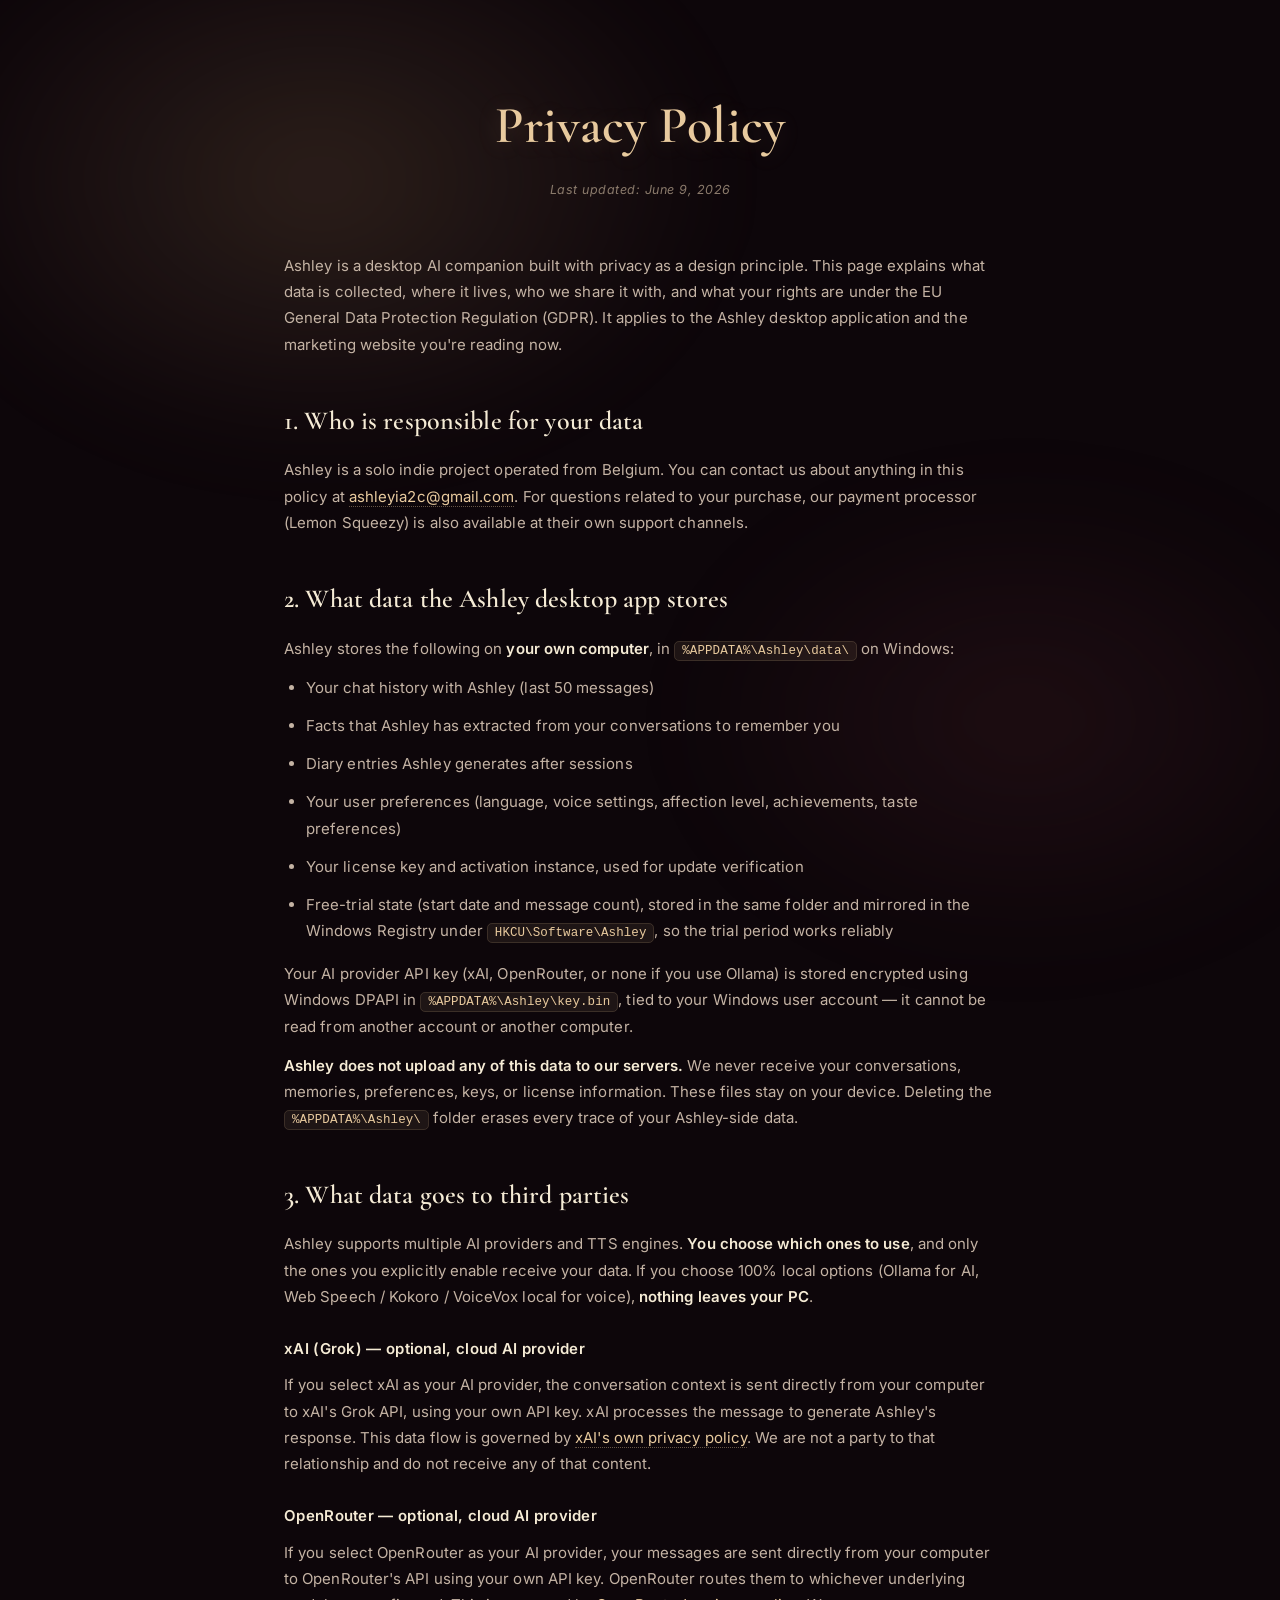
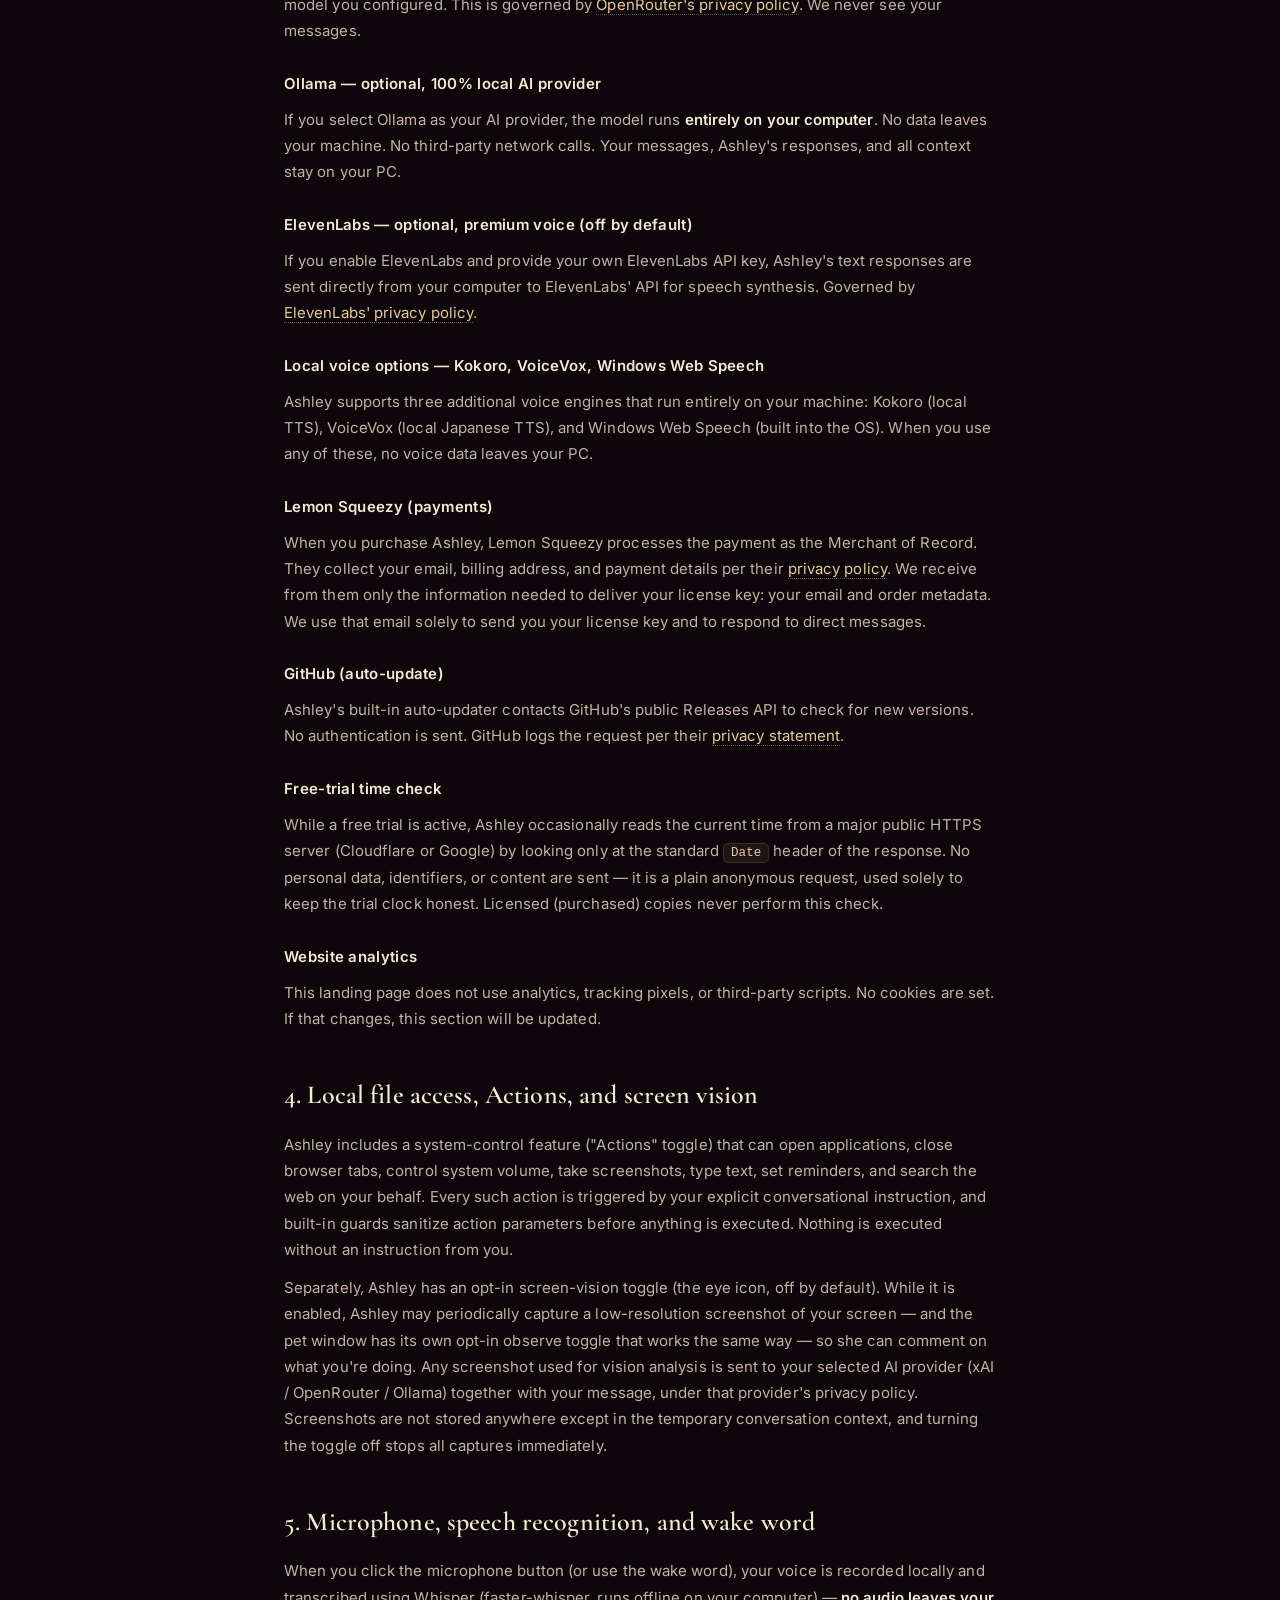
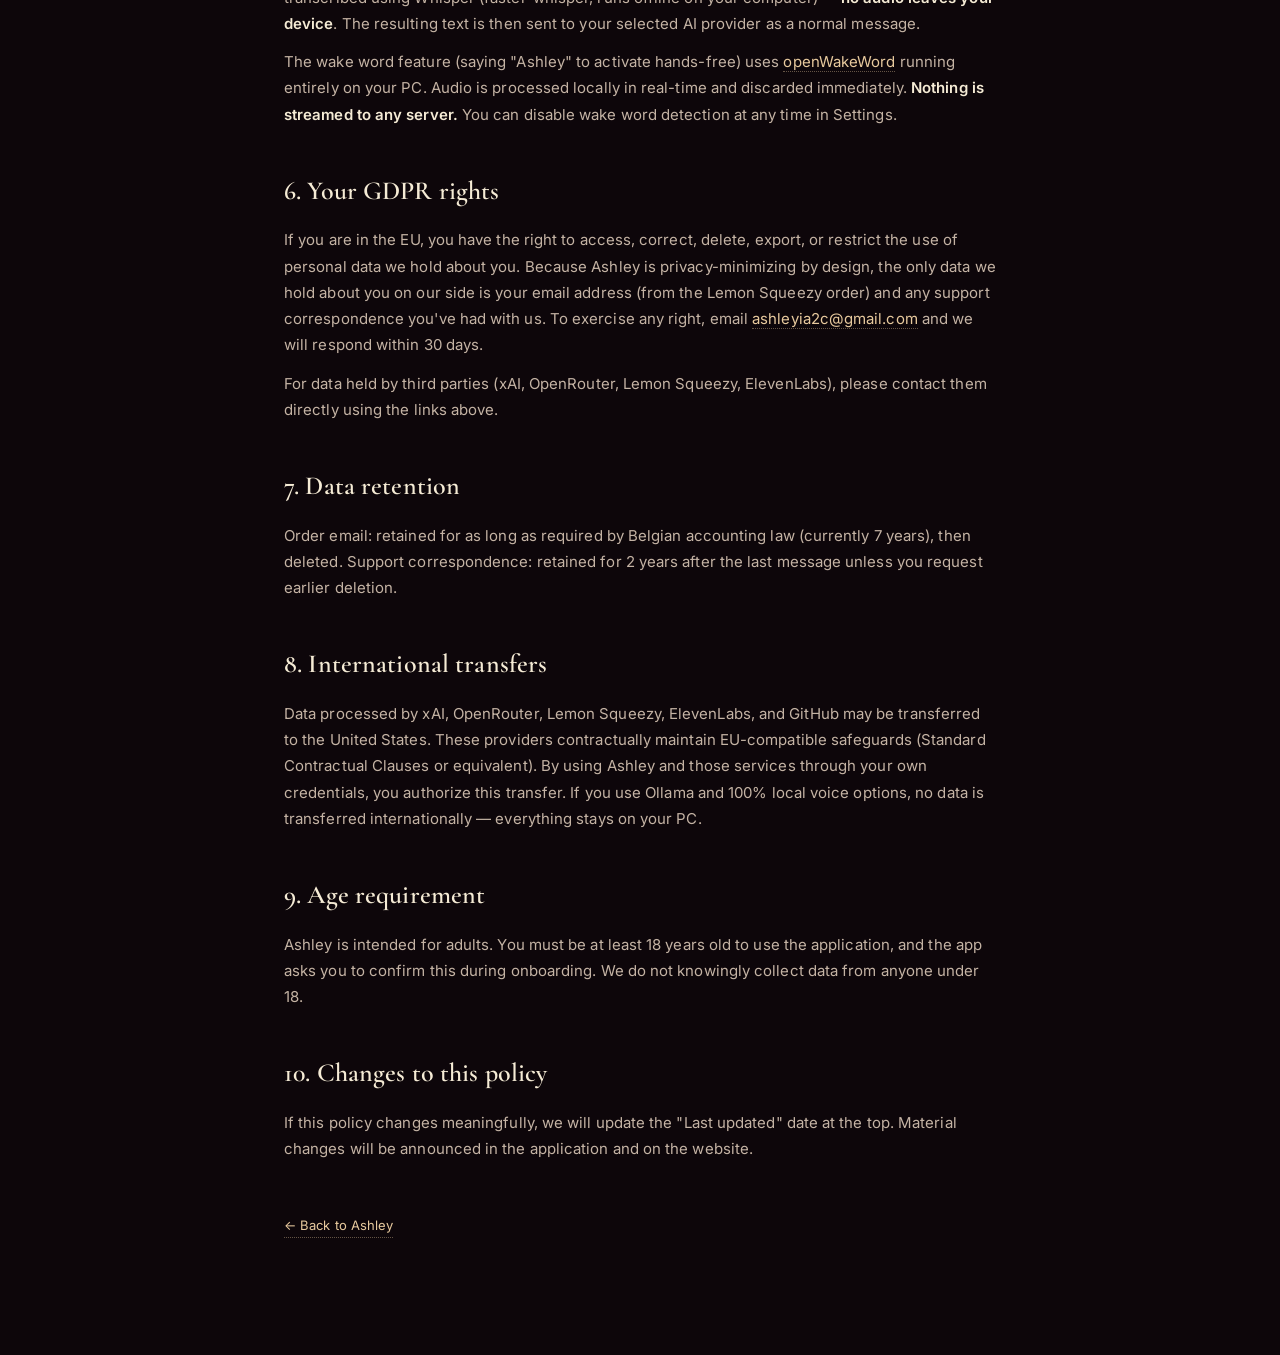
==== commit 2553cb1f: "Redesign: elegant SVG icons, nav, steps, dual CTA, trial-first sales flow - Emojis replaced with amb" ====
--- a/privacy.html
+++ b/privacy.html
@@ -100,13 +100,80 @@
     .back-link:hover {
       color: var(--accent);
     }
+    /* v0.16.14 — banner i18n notice. Reads localStorage to honor the
+       language the user picked on the landing. EN is the legally
+       authoritative version; ES/FR are placeholders until full
+       translation lands. */
+    .lang-notice {
+      max-width: 760px;
+      margin: 24px auto 0;
+      padding: 14px 22px;
+      background: linear-gradient(135deg,
+        rgba(232, 202, 158, 0.10) 0%,
+        rgba(212, 163, 115, 0.06) 100%);
+      border: 1px solid rgba(232, 202, 158, 0.28);
+      border-radius: 10px;
+      color: var(--text-mid);
+      font-size: 13px;
+      line-height: 1.5;
+      font-style: italic;
+      letter-spacing: 0.01em;
+      text-align: center;
+      backdrop-filter: blur(6px);
+      -webkit-backdrop-filter: blur(6px);
+      position: relative;
+      z-index: 1;
+    }
+    .lang-notice a {
+      color: var(--accent);
+      text-decoration: none;
+      border-bottom: 1px dotted rgba(232, 202, 158, 0.4);
+      margin-left: 6px;
+    }
+    .lang-notice a:hover {
+      color: var(--text-bright);
+      border-bottom-color: var(--accent);
+    }
   </style>
 </head>
 <body>
 
+  <!-- Language notice — injected via localStorage from the landing page. -->
+  <div id="lang-notice-container"></div>
+  <script>
+    (function () {
+      var lang = "en";
+      try {
+        var stored = localStorage.getItem("ashley_landing_lang");
+        if (stored && ["en", "es", "fr", "ja", "de", "ru", "ko"].indexOf(stored) !== -1) lang = stored;
+      } catch (e) { /* localStorage may be blocked — default to en */ }
+      if (lang === "en") return;  // no banner for English users — page is in EN
+      var msg = {
+        es: 'Esta página está actualmente disponible solo en inglés. La traducción completa llegará próximamente.',
+        fr: 'Cette page est actuellement disponible uniquement en anglais. La traduction complète arrivera bientôt.',
+        ja: 'このページは現在英語のみです。完全な翻訳は近日提供予定です。',
+        de: 'Diese Seite ist derzeit nur auf Englisch verfügbar. Die vollständige Übersetzung folgt bald.',
+        ru: 'Эта страница пока доступна только на английском. Полный перевод появится скоро.',
+        ko: '이 페이지는 현재 영어로만 제공됩니다. 전체 번역이 곧 제공될 예정입니다.',
+      }[lang];
+      var back = {
+        es: 'Volver al inicio',
+        fr: "Retour à l'accueil",
+        ja: 'ホームに戻る',
+        de: 'Zurück zur Startseite',
+        ru: 'Вернуться на главную',
+        ko: '홈으로 돌아가기',
+      }[lang];
+      var c = document.getElementById("lang-notice-container");
+      c.innerHTML = '<div class="lang-notice">' + msg +
+        ' <a href="index.html">' + back + '</a></div>';
+      document.documentElement.setAttribute("lang", lang);
+    })();
+  </script>
+
   <section class="legal-page">
     <h1>Privacy Policy</h1>
-    <p class="updated">Last updated: April 20, 2026</p>
+    <p class="updated">Last updated: June 9, 2026</p>
 
     <p>
       Ashley is a desktop AI companion built with privacy as a design principle. This page explains what data is collected, where it lives, who we share it with, and what your rights are under the EU General Data Protection Regulation (GDPR). It applies to the Ashley desktop application and the marketing website you're reading now.
@@ -127,6 +194,7 @@
       <li>Diary entries Ashley generates after sessions</li>
       <li>Your user preferences (language, voice settings, affection level, achievements, taste preferences)</li>
       <li>Your license key and activation instance, used for update verification</li>
+      <li>Free-trial state (start date and message count), stored in the same folder and mirrored in the Windows Registry under <code>HKCU\Software\Ashley</code>, so the trial period works reliably</li>
     </ul>
     <p>
       Your AI provider API key (xAI, OpenRouter, or none if you use Ollama) is stored encrypted using Windows DPAPI in <code>%APPDATA%\Ashley\key.bin</code>, tied to your Windows user account — it cannot be read from another account or another computer.
@@ -175,14 +243,22 @@
       Ashley's built-in auto-updater contacts GitHub's public Releases API to check for new versions. No authentication is sent. GitHub logs the request per their <a href="https://docs.github.com/en/site-policy/privacy-policies/github-general-privacy-statement" target="_blank" rel="noopener">privacy statement</a>.
     </p>
 
+    <h3>Free-trial time check</h3>
+    <p>
+      While a free trial is active, Ashley occasionally reads the current time from a major public HTTPS server (Cloudflare or Google) by looking only at the standard <code>Date</code> header of the response. No personal data, identifiers, or content are sent — it is a plain anonymous request, used solely to keep the trial clock honest. Licensed (purchased) copies never perform this check.
+    </p>
+
     <h3>Website analytics</h3>
     <p>
       This landing page does not use analytics, tracking pixels, or third-party scripts. No cookies are set. If that changes, this section will be updated.
     </p>
 
-    <h2>4. Local file access by the Ashley desktop app</h2>
-    <p>
-      Ashley includes a system-control feature ("Actions" toggle) that can open applications, close browser tabs, control system volume, take screenshots, type text, set reminders, and search the web on your behalf. Every such action is triggered by your explicit conversational instruction. Nothing is executed without an instruction from you. Screenshots, when taken and shared with the AI for vision analysis, are sent to your selected AI provider (xAI / OpenRouter / Ollama) along with your message — they are not stored anywhere except in the temporary conversation context.
+    <h2>4. Local file access, Actions, and screen vision</h2>
+    <p>
+      Ashley includes a system-control feature ("Actions" toggle) that can open applications, close browser tabs, control system volume, take screenshots, type text, set reminders, and search the web on your behalf. Every such action is triggered by your explicit conversational instruction, and built-in guards sanitize action parameters before anything is executed. Nothing is executed without an instruction from you.
+    </p>
+    <p>
+      Separately, Ashley has an opt-in screen-vision toggle (the eye icon, off by default). While it is enabled, Ashley may periodically capture a low-resolution screenshot of your screen — and the pet window has its own opt-in observe toggle that works the same way — so she can comment on what you're doing. Any screenshot used for vision analysis is sent to your selected AI provider (xAI / OpenRouter / Ollama) together with your message, under that provider's privacy policy. Screenshots are not stored anywhere except in the temporary conversation context, and turning the toggle off stops all captures immediately.
     </p>
 
     <h2>5. Microphone, speech recognition, and wake word</h2>
@@ -211,9 +287,9 @@
       Data processed by xAI, OpenRouter, Lemon Squeezy, ElevenLabs, and GitHub may be transferred to the United States. These providers contractually maintain EU-compatible safeguards (Standard Contractual Clauses or equivalent). By using Ashley and those services through your own credentials, you authorize this transfer. If you use Ollama and 100% local voice options, no data is transferred internationally — everything stays on your PC.
     </p>
 
-    <h2>9. Children</h2>
-    <p>
-      Ashley is not intended for users under 16. We do not knowingly collect data from anyone under 16.
+    <h2>9. Age requirement</h2>
+    <p>
+      Ashley is intended for adults. You must be at least 18 years old to use the application, and the app asks you to confirm this during onboarding. We do not knowingly collect data from anyone under 18.
     </p>
 
     <h2>10. Changes to this policy</h2>
--- a/styles.css
+++ b/styles.css
@@ -122,18 +122,75 @@
   font-feature-settings: "liga" 1, "kern" 1;
 }
 
+/* ── Top bar ────────────────────────────────────────────────────────── */
+
+.topbar {
+  position: fixed;
+  top: 0;
+  left: 0;
+  right: 0;
+  z-index: 100;
+  display: flex;
+  align-items: center;
+  gap: 28px;
+  padding: 12px 26px;
+  background: rgba(13, 6, 10, 0.78);
+  backdrop-filter: blur(14px);
+  -webkit-backdrop-filter: blur(14px);
+  border-bottom: 1px solid rgba(212, 163, 115, 0.10);
+}
+
+.topbar-brand {
+  font-family: 'Cormorant Garamond', Georgia, serif;
+  font-size: 24px;
+  font-weight: 600;
+  color: var(--accent);
+  text-decoration: none;
+  letter-spacing: 0.02em;
+  line-height: 1;
+}
+
+.topbar-nav {
+  display: flex;
+  gap: 24px;
+}
+
+.topbar-nav a {
+  color: var(--text-mid);
+  font-size: 13px;
+  text-decoration: none;
+  letter-spacing: 0.03em;
+  transition: var(--transition);
+}
+
+.topbar-nav a:hover {
+  color: var(--accent);
+}
+
+.topbar-right {
+  margin-left: auto;
+  display: flex;
+  align-items: center;
+  gap: 14px;
+}
+
+.btn-nav {
+  padding: 8px 18px;
+  font-size: 12.5px;
+  border-radius: var(--radius-pill);
+}
+
+/* Anchor offset so sections don't hide under the fixed bar */
+section[id] {
+  scroll-margin-top: 76px;
+}
+
 /* ── Language switcher ──────────────────────────────────────────────── */
 
 .lang-switch {
-  position: fixed;
-  top: 18px;
-  right: 18px;
-  z-index: 100;
   display: flex;
   gap: 2px;
   background: rgba(20, 8, 14, 0.7);
-  backdrop-filter: blur(10px);
-  -webkit-backdrop-filter: blur(10px);
   border: 1px solid var(--border-soft);
   border-radius: var(--radius-pill);
   padding: 3px;
@@ -143,7 +200,7 @@
   background: transparent;
   border: none;
   color: var(--text-soft);
-  padding: 6px 13px;
+  padding: 6px 10px;
   border-radius: var(--radius-pill);
   font-family: inherit;
   font-size: 10.5px;
@@ -322,6 +379,88 @@
   font-size: 16.5px;
 }
 
+/* Ghost / secondary button (free trial) */
+.cta-row {
+  display: flex;
+  gap: 14px;
+  align-items: center;
+  justify-content: center;
+  flex-wrap: wrap;
+}
+
+.btn-ghost {
+  display: inline-flex;
+  align-items: center;
+  gap: 9px;
+  background: rgba(232, 202, 158, 0.05);
+  color: var(--accent);
+  font-weight: 600;
+  font-size: 14.5px;
+  padding: 13px 28px;
+  border-radius: var(--radius-md);
+  text-decoration: none;
+  border: 1px solid var(--border-mid);
+  transition: var(--transition);
+  letter-spacing: 0.03em;
+  backdrop-filter: blur(6px);
+  -webkit-backdrop-filter: blur(6px);
+}
+
+.btn-ghost:hover {
+  background: rgba(232, 202, 158, 0.12);
+  border-color: var(--border-hot);
+  transform: translateY(-2px);
+}
+
+.btn-icon {
+  width: 16px;
+  height: 16px;
+  stroke: currentColor;
+  stroke-width: 2;
+  fill: none;
+  stroke-linecap: round;
+  stroke-linejoin: round;
+}
+
+/* ── Trust strip ────────────────────────────────────────────────────── */
+
+.trust-strip {
+  max-width: var(--max-width);
+  margin: -20px auto 0;
+  padding: 0 24px;
+  display: grid;
+  grid-template-columns: repeat(auto-fit, minmax(220px, 1fr));
+  gap: 14px;
+  position: relative;
+  z-index: 1;
+}
+
+.trust-item {
+  display: flex;
+  align-items: center;
+  gap: 12px;
+  padding: 16px 18px;
+  background: var(--bg-panel);
+  border: 1px solid var(--border-card);
+  border-radius: var(--radius-md);
+  backdrop-filter: blur(8px);
+  -webkit-backdrop-filter: blur(8px);
+  font-size: 12.5px;
+  color: var(--text-mid);
+  letter-spacing: 0.01em;
+}
+
+.trust-item svg {
+  width: 18px;
+  height: 18px;
+  flex-shrink: 0;
+  stroke: var(--accent-warm);
+  stroke-width: 1.8;
+  fill: none;
+  stroke-linecap: round;
+  stroke-linejoin: round;
+}
+
 /* ── Section wrapper ────────────────────────────────────────────────── */
 
 .section {
@@ -445,12 +584,31 @@
     inset 0 1px 0 rgba(232, 220, 196, 0.06);
 }
 
-.feature-icon,
-.why-icon {
-  font-size: 32px;
-  margin-bottom: 16px;
-  line-height: 1;
-  filter: drop-shadow(0 2px 8px rgba(232, 202, 158, 0.25));
+/* Icon chip — elegant amber line icon inside a soft glass square */
+.feature-icon {
+  width: 48px;
+  height: 48px;
+  margin-bottom: 18px;
+  display: flex;
+  align-items: center;
+  justify-content: center;
+  border-radius: 14px;
+  background: linear-gradient(135deg,
+    rgba(232, 202, 158, 0.10) 0%,
+    rgba(212, 163, 115, 0.04) 100%);
+  border: 1px solid var(--border-soft);
+  box-shadow: inset 0 1px 0 rgba(255, 255, 255, 0.05);
+}
+
+.feature-icon svg {
+  width: 22px;
+  height: 22px;
+  stroke: var(--accent);
+  stroke-width: 1.6;
+  fill: none;
+  stroke-linecap: round;
+  stroke-linejoin: round;
+  filter: drop-shadow(0 1px 6px rgba(232, 202, 158, 0.30));
 }
 
 .feature-title,
@@ -473,8 +631,62 @@
 
 .why-grid {
   display: grid;
+  grid-template-columns: repeat(auto-fit, minmax(240px, 1fr));
+  gap: 22px;
+}
+
+/* ── How it works (numbered steps) ──────────────────────────────────── */
+
+.steps-grid {
+  display: grid;
   grid-template-columns: repeat(auto-fit, minmax(260px, 1fr));
   gap: 22px;
+  counter-reset: step;
+}
+
+.step-card {
+  position: relative;
+  background: var(--bg-card);
+  border: 1px solid var(--border-card);
+  border-radius: var(--radius-lg);
+  padding: 34px 28px 30px;
+  backdrop-filter: blur(8px);
+  -webkit-backdrop-filter: blur(8px);
+  transition: var(--transition);
+  box-shadow:
+    0 4px 18px rgba(0, 0, 0, 0.25),
+    inset 0 1px 0 rgba(232, 220, 196, 0.04);
+}
+
+.step-card:hover {
+  background: var(--bg-card-hover);
+  border-color: var(--border-mid);
+  transform: translateY(-3px);
+}
+
+.step-num {
+  font-family: 'Cormorant Garamond', Georgia, serif;
+  font-size: 44px;
+  font-weight: 600;
+  line-height: 1;
+  color: var(--accent);
+  opacity: 0.85;
+  margin-bottom: 14px;
+  text-shadow: 0 2px 18px rgba(232, 202, 158, 0.25);
+}
+
+.step-title {
+  font-size: 16.5px;
+  font-weight: 600;
+  color: var(--text-bright);
+  margin-bottom: 10px;
+  letter-spacing: 0.005em;
+}
+
+.step-desc {
+  font-size: 13.5px;
+  color: var(--text-mid);
+  line-height: 1.65;
 }
 
 /* ── Pricing ────────────────────────────────────────────────────────── */
@@ -557,23 +769,68 @@
 }
 
 .price-features li {
-  padding: 9px 0;
+  padding: 9px 0 9px 26px;
   font-size: 13.5px;
   color: var(--text-mid);
   border-bottom: 1px solid rgba(212, 163, 115, 0.06);
   letter-spacing: 0.005em;
+  position: relative;
+}
+
+/* Elegant amber check mark (replaces the old inline ✓ glyphs) */
+.price-features li::before {
+  content: '';
+  position: absolute;
+  left: 2px;
+  top: 14px;
+  width: 13px;
+  height: 13px;
+  background-color: var(--accent-warm);
+  -webkit-mask: url("data:image/svg+xml,%3Csvg xmlns='http://www.w3.org/2000/svg' viewBox='0 0 24 24' fill='none' stroke='black' stroke-width='3' stroke-linecap='round' stroke-linejoin='round'%3E%3Cpolyline points='20 6 9 17 4 12'/%3E%3C/svg%3E") center / contain no-repeat;
+  mask: url("data:image/svg+xml,%3Csvg xmlns='http://www.w3.org/2000/svg' viewBox='0 0 24 24' fill='none' stroke='black' stroke-width='3' stroke-linecap='round' stroke-linejoin='round'%3E%3Cpolyline points='20 6 9 17 4 12'/%3E%3C/svg%3E") center / contain no-repeat;
 }
 
 .price-features li:last-child {
   border-bottom: none;
 }
 
+.price-trial-link {
+  display: block;
+  text-align: center;
+  margin-top: 16px;
+  font-size: 13px;
+  color: var(--accent);
+  text-decoration: none;
+  letter-spacing: 0.02em;
+  border-bottom: none;
+  transition: var(--transition);
+}
+
+.price-trial-link:hover {
+  color: var(--text-bright);
+}
+
 .price-secure {
+  display: flex;
+  align-items: center;
+  justify-content: center;
+  gap: 7px;
   text-align: center;
   font-size: 11.5px;
   color: var(--text-soft);
   margin-top: 18px;
   letter-spacing: 0.04em;
+}
+
+.secure-icon {
+  width: 13px;
+  height: 13px;
+  flex-shrink: 0;
+  stroke: var(--text-soft);
+  stroke-width: 2;
+  fill: none;
+  stroke-linecap: round;
+  stroke-linejoin: round;
 }
 
 /* ── FAQ ────────────────────────────────────────────────────────────── */
@@ -725,13 +982,19 @@
 
 /* ── Responsive ─────────────────────────────────────────────────────── */
 
+@media (max-width: 980px) {
+  .topbar-nav {
+    display: none;
+  }
+}
+
 @media (max-width: 640px) {
   .section {
     padding: 64px 20px;
   }
 
   .hero {
-    padding: 100px 20px 60px;
+    padding: 120px 20px 60px;
   }
 
   .hero-portrait {
@@ -739,14 +1002,22 @@
     height: 140px;
   }
 
-  .lang-switch {
-    top: 12px;
-    right: 12px;
+  .topbar {
+    padding: 10px 14px;
+    gap: 12px;
+  }
+
+  .btn-nav {
+    display: none;
   }
 
   .lang-btn {
-    padding: 5px 10px;
+    padding: 5px 7px;
     font-size: 10px;
+  }
+
+  .trust-strip {
+    grid-template-columns: 1fr 1fr;
   }
 
   .price-card {
